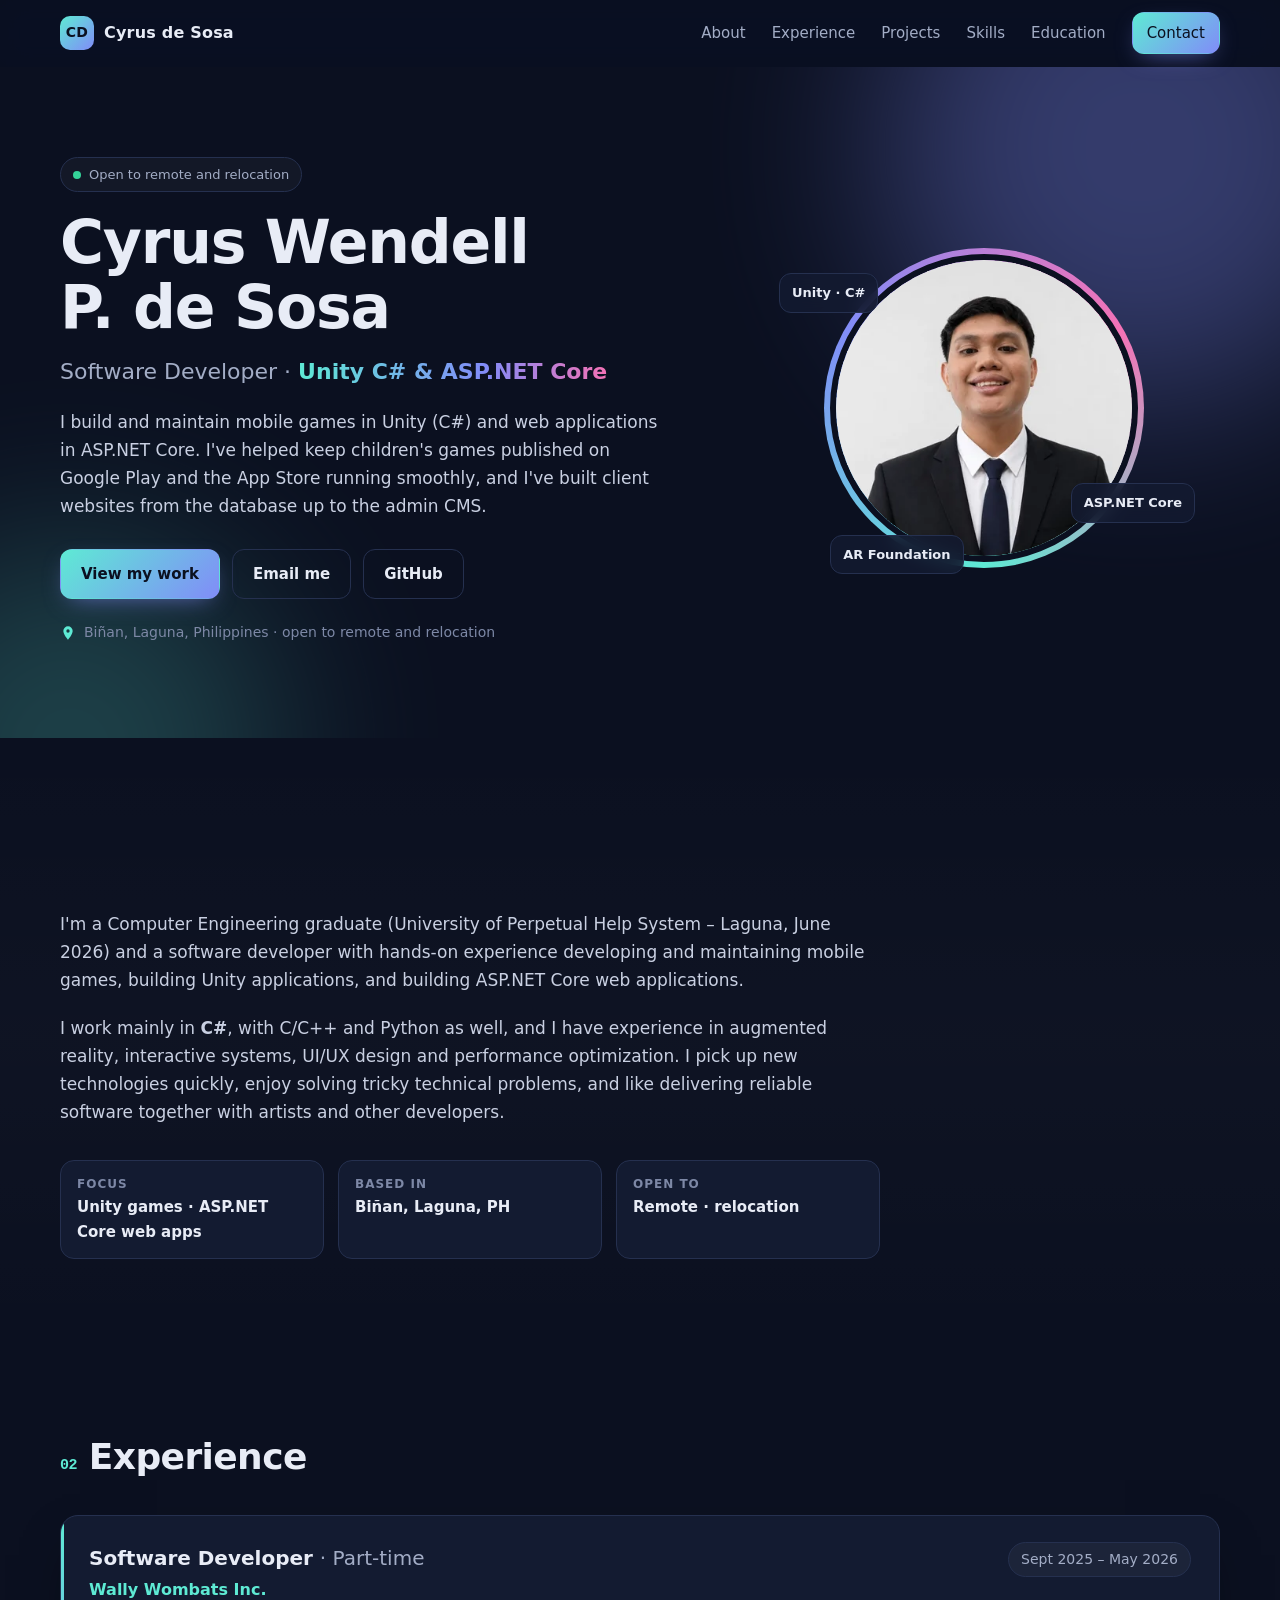
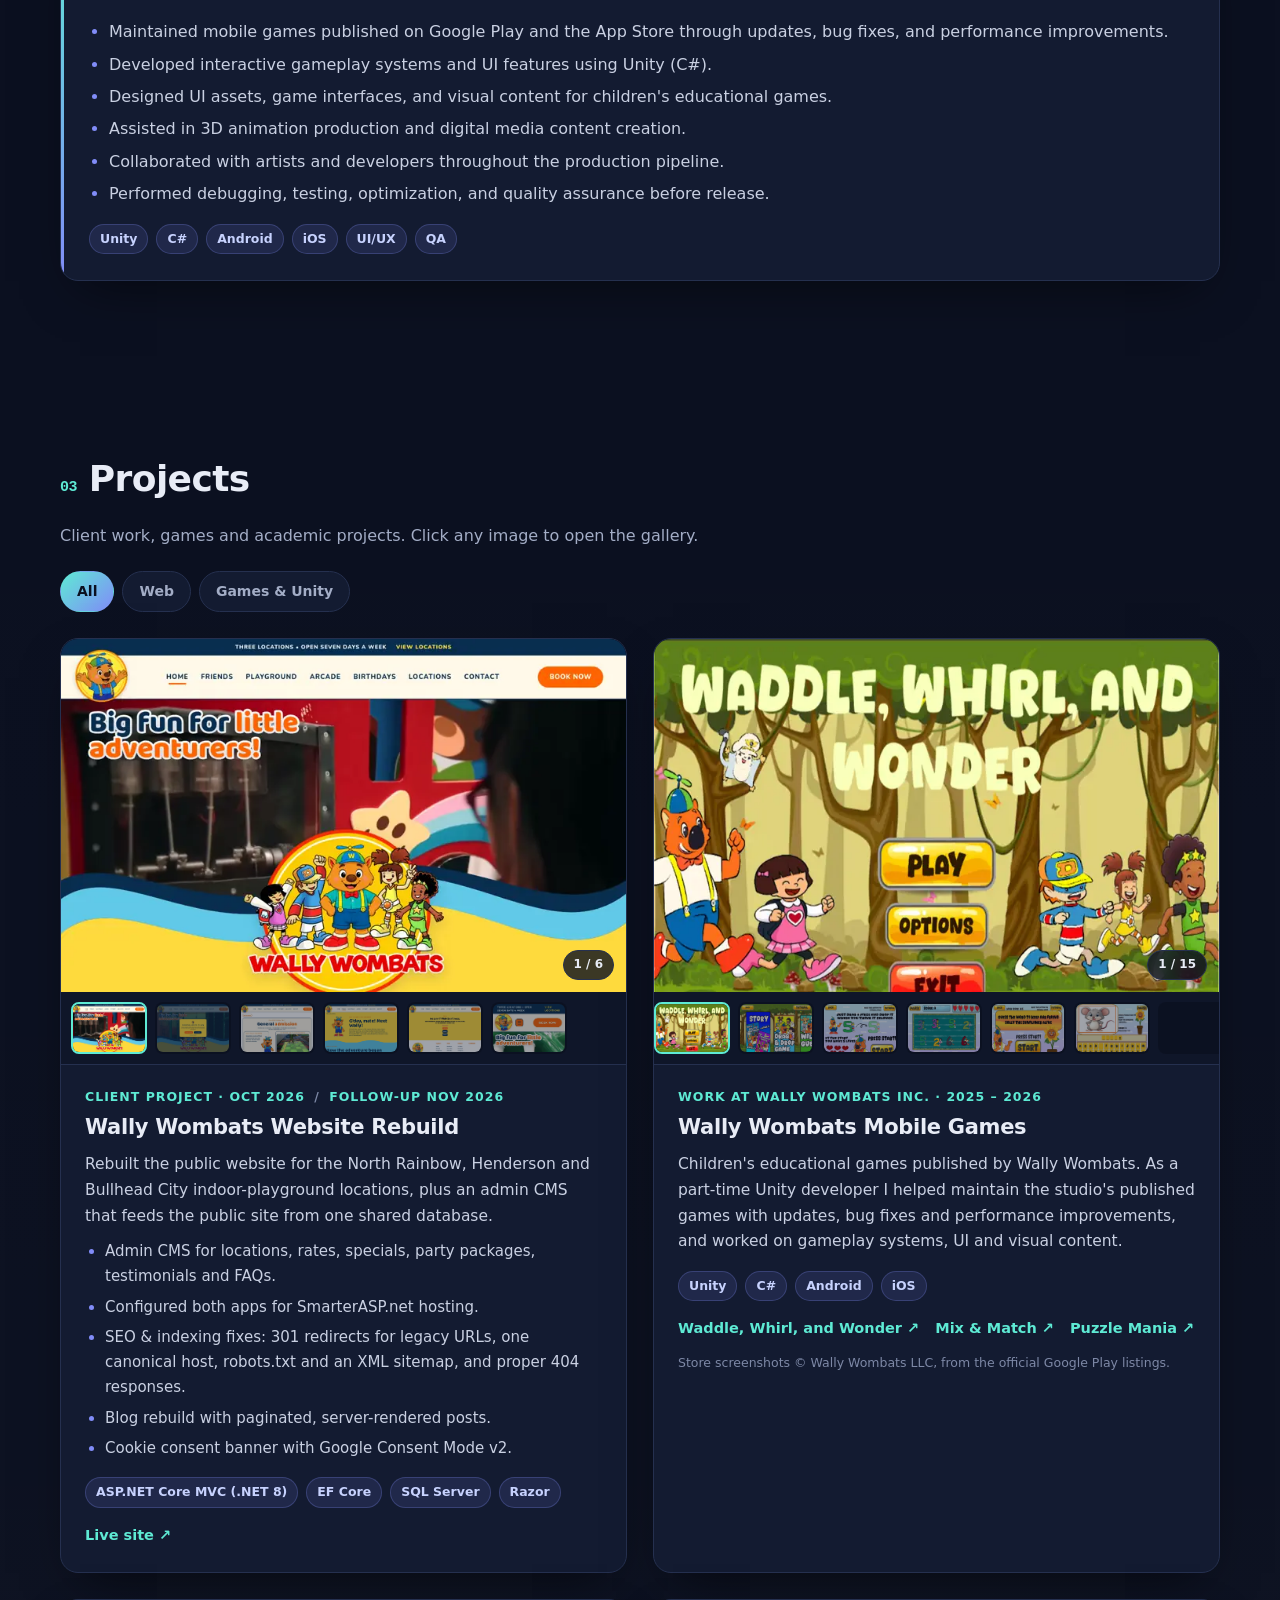
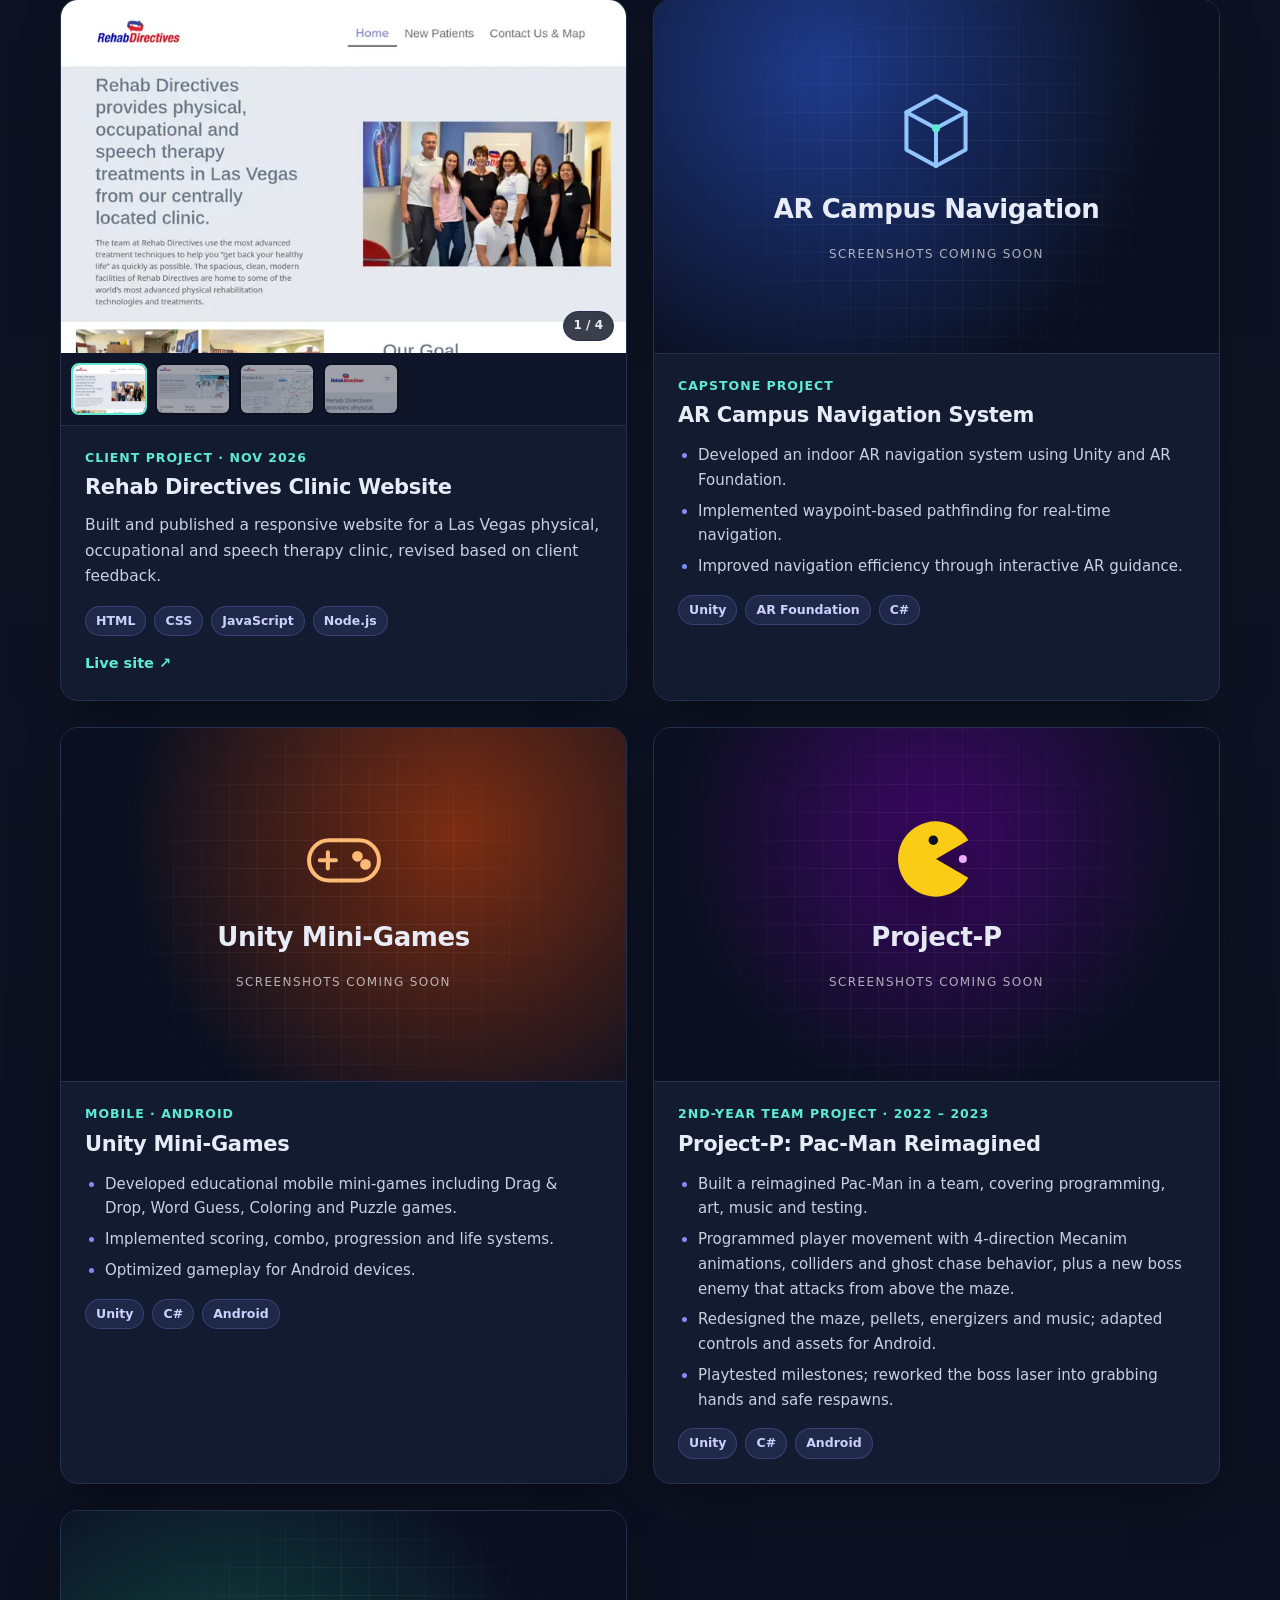
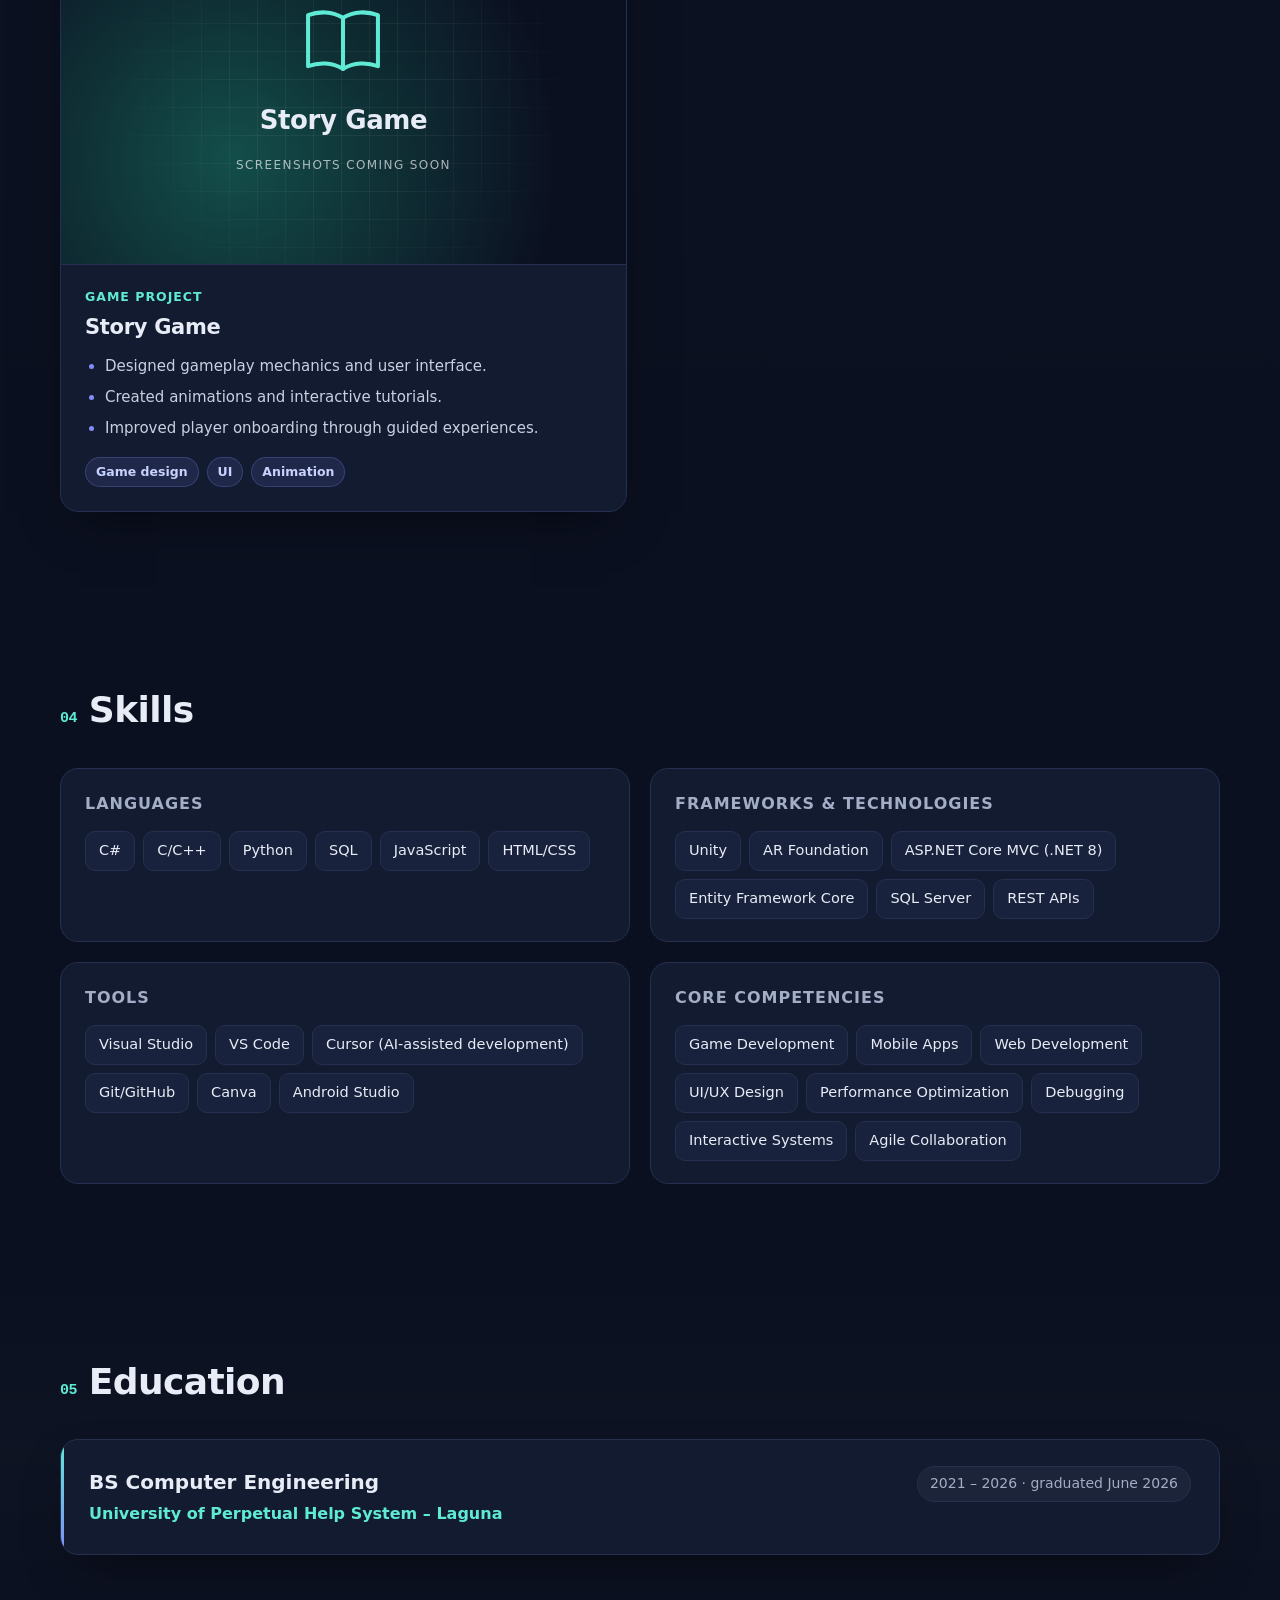
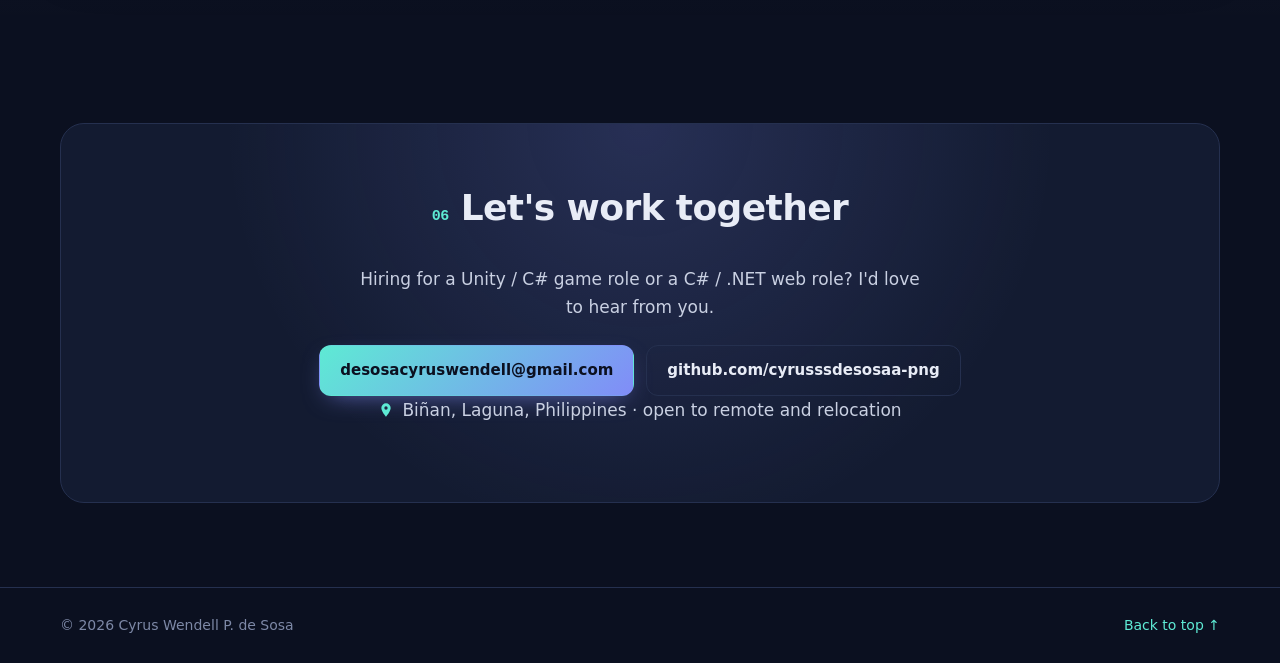
==== index.html @ d4df1975 "Build portfolio site: projects with galleries, experience, skills, contact" ====
<!doctype html>
<html lang="en" class="no-js">
<head>
<meta charset="utf-8">
<meta name="viewport" content="width=device-width, initial-scale=1">
<title>Cyrus de Sosa · Software Developer (Unity C# &amp; ASP.NET Core)</title>
<meta name="description" content="Portfolio of Cyrus Wendell P. de Sosa, a software developer building Unity C# games and ASP.NET Core web apps. Biñan, Laguna, Philippines · open to remote and relocation.">
<meta name="author" content="Cyrus Wendell P. de Sosa">
<meta name="theme-color" content="#0b1020">
<link rel="canonical" href="https://cyrusssdesosaa-png.github.io/">
<meta property="og:type" content="website">
<meta property="og:url" content="https://cyrusssdesosaa-png.github.io/">
<meta property="og:title" content="Cyrus de Sosa · Software Developer">
<meta property="og:description" content="Unity C# games and ASP.NET Core web apps. Projects, experience and contact.">
<meta property="og:image" content="https://cyrusssdesosaa-png.github.io/assets/img/og.jpg">
<meta property="og:image:width" content="1200">
<meta property="og:image:height" content="630">
<meta name="twitter:card" content="summary_large_image">
<meta name="twitter:title" content="Cyrus de Sosa · Software Developer">
<meta name="twitter:description" content="Unity C# games and ASP.NET Core web apps.">
<meta name="twitter:image" content="https://cyrusssdesosaa-png.github.io/assets/img/og.jpg">
<link rel="icon" href="favicon.svg" type="image/svg+xml">
<link rel="icon" href="favicon-32.png" sizes="32x32" type="image/png">
<link rel="apple-touch-icon" href="apple-touch-icon.png">
<link rel="stylesheet" href="assets/css/style.css">
<script>document.documentElement.classList.remove("no-js")</script>
<script type="application/ld+json">
{"@context":"https://schema.org","@type":"Person","name":"Cyrus Wendell P. de Sosa","jobTitle":"Software Developer","email":"mailto:desosacyruswendell@gmail.com","url":"https://cyrusssdesosaa-png.github.io/","sameAs":["https://github.com/cyrusssdesosaa-png"],"alumniOf":"University of Perpetual Help System – Laguna","address":{"@type":"PostalAddress","addressLocality":"Biñan","addressRegion":"Laguna","addressCountry":"PH"}}
</script>
</head>
<body>
<a class="skip" href="#main">Skip to content</a>

<header class="nav" id="top">
  <div class="wrap nav-in">
    <a class="brand" href="#top" aria-label="Cyrus de Sosa, home"><span class="logo">CD</span><span class="brand-t">Cyrus de Sosa</span></a>
    <button class="menu-btn" aria-label="Open menu" aria-expanded="false" aria-controls="menu"><span></span><span></span><span></span></button>
    <nav id="menu" class="menu">
      <a href="#about">About</a>
      <a href="#experience">Experience</a>
      <a href="#projects">Projects</a>
      <a href="#skills">Skills</a>
      <a href="#education">Education</a>
      <a class="btn btn-sm" href="#contact">Contact</a>
    </nav>
  </div>
</header>

<main id="main">
  <!-- HERO -->
  <section class="hero">
    <div class="glow g1"></div><div class="glow g2"></div>
    <div class="wrap hero-in">
      <div class="hero-text reveal">
        <p class="eyebrow"><span class="dot"></span> Open to remote and relocation</p>
        <h1>Cyrus Wendell P.&nbsp;de&nbsp;Sosa</h1>
        <p class="role">Software Developer · <span class="grad">Unity C# &amp; ASP.NET Core</span></p>
        <p class="lead">I build and maintain mobile games in Unity (C#) and web applications in ASP.NET Core. I've helped keep children's games published on Google Play and the App Store running smoothly, and I've built client websites from the database up to the admin CMS.</p>
        <div class="cta">
          <a class="btn" href="#projects">View my work</a>
          <a class="btn btn-ghost" href="mailto:desosacyruswendell@gmail.com">Email me</a>
          <a class="btn btn-ghost" href="https://github.com/cyrusssdesosaa-png" target="_blank" rel="noopener">GitHub</a>
        </div>
        <p class="loc"><svg viewBox="0 0 24 24" aria-hidden="true"><path d="M12 2a7 7 0 0 0-7 7c0 5.2 7 13 7 13s7-7.8 7-13a7 7 0 0 0-7-7zm0 9.5A2.5 2.5 0 1 1 12 6.5a2.5 2.5 0 0 1 0 5z"/></svg>Biñan, Laguna, Philippines · open to remote and relocation</p>
      </div>
      <div class="hero-photo reveal">
        <div class="ring"><img src="assets/img/cyrus.webp" width="320" height="320" alt="Portrait of Cyrus de Sosa" fetchpriority="high"></div>
        <div class="chip c1">Unity · C#</div>
        <div class="chip c2">ASP.NET Core</div>
        <div class="chip c3">AR Foundation</div>
      </div>
    </div>
  </section>

  <!-- ABOUT -->
  <section id="about" class="sec">
    <div class="wrap">
      <h2 class="reveal"><span class="num">01</span> About</h2>
      <div class="about reveal">
        <p>I'm a Computer Engineering graduate (University of Perpetual Help System – Laguna, June 2026) and a software developer with hands-on experience developing and maintaining mobile games, building Unity applications, and building ASP.NET Core web applications.</p>
        <p>I work mainly in <strong>C#</strong>, with C/C++ and Python as well, and I have experience in augmented reality, interactive systems, UI/UX design and performance optimization. I pick up new technologies quickly, enjoy solving tricky technical problems, and like delivering reliable software together with artists and other developers.</p>
        <ul class="facts">
          <li><b>Focus</b><span>Unity games · ASP.NET Core web apps</span></li>
          <li><b>Based in</b><span>Biñan, Laguna, PH</span></li>
          <li><b>Open to</b><span>Remote · relocation</span></li>
        </ul>
      </div>
    </div>
  </section>

  <!-- EXPERIENCE -->
  <section id="experience" class="sec">
    <div class="wrap">
      <h2 class="reveal"><span class="num">02</span> Experience</h2>
      <div class="timeline">
        <article class="job reveal">
          <div class="job-head">
            <div>
              <h3>Software Developer <span class="muted">· Part-time</span></h3>
              <p class="org">Wally Wombats Inc.</p>
            </div>
            <span class="date">Sept 2025 – May 2026</span>
          </div>
          <ul class="bullets">
            <li>Maintained mobile games published on Google Play and the App Store through updates, bug fixes, and performance improvements.</li>
            <li>Developed interactive gameplay systems and UI features using Unity (C#).</li>
            <li>Designed UI assets, game interfaces, and visual content for children's educational games.</li>
            <li>Assisted in 3D animation production and digital media content creation.</li>
            <li>Collaborated with artists and developers throughout the production pipeline.</li>
            <li>Performed debugging, testing, optimization, and quality assurance before release.</li>
          </ul>
          <div class="tags"><span>Unity</span><span>C#</span><span>Android</span><span>iOS</span><span>UI/UX</span><span>QA</span></div>
        </article>
      </div>
    </div>
  </section>

  <!-- PROJECTS -->
  <section id="projects" class="sec">
    <div class="wrap">
      <h2 class="reveal"><span class="num">03</span> Projects</h2>
      <p class="sub reveal">Client work, games and academic projects. Click any image to open the gallery.</p>
      <div class="filters reveal" role="tablist" aria-label="Filter projects">
        <button class="on" data-f="all">All</button>
        <button data-f="web">Web</button>
        <button data-f="game">Games &amp; Unity</button>
      </div>

      <div class="grid">
        <!-- 1 -->
        <article class="card reveal" data-slug="wally-wombats-website" data-cat="web">
          <div class="gallery"></div>
          <div class="body">
            <p class="kicker">Client project · Oct 2026 <span class="sep">/</span> follow-up Nov 2026</p>
            <h3>Wally Wombats Website Rebuild</h3>
            <p>Rebuilt the public website for the North Rainbow, Henderson and Bullhead City indoor-playground locations, plus an admin CMS that feeds the public site from one shared database.</p>
            <ul class="bullets sm">
              <li>Admin CMS for locations, rates, specials, party packages, testimonials and FAQs.</li>
              <li>Configured both apps for SmarterASP.net hosting.</li>
              <li>SEO &amp; indexing fixes: 301 redirects for legacy URLs, one canonical host, robots.txt and an XML sitemap, and proper 404 responses.</li>
              <li>Blog rebuild with paginated, server-rendered posts.</li>
              <li>Cookie consent banner with Google Consent Mode v2.</li>
            </ul>
            <div class="tags"><span>ASP.NET Core MVC (.NET 8)</span><span>EF Core</span><span>SQL Server</span><span>Razor</span></div>
            <div class="links"><a href="https://wallywombats.com" target="_blank" rel="noopener">Live site ↗</a></div>
          </div>
        </article>

        <!-- 2 -->
        <article class="card reveal" data-slug="wally-wombats-games" data-cat="game">
          <div class="gallery"></div>
          <div class="body">
            <p class="kicker">Work at Wally Wombats Inc. · 2025 – 2026</p>
            <h3>Wally Wombats Mobile Games</h3>
            <p>Children's educational games published by Wally Wombats. As a part-time Unity developer I helped maintain the studio's published games with updates, bug fixes and performance improvements, and worked on gameplay systems, UI and visual content.</p>
            <div class="tags"><span>Unity</span><span>C#</span><span>Android</span><span>iOS</span></div>
            <div class="links">
              <a href="https://play.google.com/store/apps/details?id=com.WallyWombats.WaddleWhirlAndWonder" target="_blank" rel="noopener">Waddle, Whirl, and Wonder ↗</a>
              <a href="https://play.google.com/store/apps/details?id=com.wallywombats.mixandmatchh" target="_blank" rel="noopener">Mix &amp; Match ↗</a>
              <a href="https://play.google.com/store/apps/details?id=com.wallywombats.puzzlemaniaa" target="_blank" rel="noopener">Puzzle Mania ↗</a>
            </div>
            <p class="credit">Store screenshots © Wally Wombats LLC, from the official Google Play listings.</p>
          </div>
        </article>

        <!-- 3 -->
        <article class="card reveal" data-slug="rehab-directives" data-cat="web">
          <div class="gallery"></div>
          <div class="body">
            <p class="kicker">Client project · Nov 2026</p>
            <h3>Rehab Directives Clinic Website</h3>
            <p>Built and published a responsive website for a Las Vegas physical, occupational and speech therapy clinic, revised based on client feedback.</p>
            <div class="tags"><span>HTML</span><span>CSS</span><span>JavaScript</span><span>Node.js</span></div>
            <div class="links"><a href="https://www.rehabdirectives.com/" target="_blank" rel="noopener">Live site ↗</a></div>
          </div>
        </article>

        <!-- 4 -->
        <article class="card reveal" data-slug="ar-campus-navigation" data-cat="game" data-cover="ar" data-cover-title="AR Campus Navigation">
          <div class="gallery"></div>
          <div class="body">
            <p class="kicker">Capstone project</p>
            <h3>AR Campus Navigation System</h3>
            <ul class="bullets sm">
              <li>Developed an indoor AR navigation system using Unity and AR Foundation.</li>
              <li>Implemented waypoint-based pathfinding for real-time navigation.</li>
              <li>Improved navigation efficiency through interactive AR guidance.</li>
            </ul>
            <div class="tags"><span>Unity</span><span>AR Foundation</span><span>C#</span></div>
          </div>
        </article>

        <!-- 5 -->
        <article class="card reveal" data-slug="unity-mini-games" data-cat="game" data-cover="mini" data-cover-title="Unity Mini-Games">
          <div class="gallery"></div>
          <div class="body">
            <p class="kicker">Mobile · Android</p>
            <h3>Unity Mini-Games</h3>
            <ul class="bullets sm">
              <li>Developed educational mobile mini-games including Drag &amp; Drop, Word Guess, Coloring and Puzzle games.</li>
              <li>Implemented scoring, combo, progression and life systems.</li>
              <li>Optimized gameplay for Android devices.</li>
            </ul>
            <div class="tags"><span>Unity</span><span>C#</span><span>Android</span></div>
          </div>
        </article>

        <!-- 6 -->
        <article class="card reveal" data-slug="project-p" data-cat="game" data-cover="pac" data-cover-title="Project-P">
          <div class="gallery"></div>
          <div class="body">
            <p class="kicker">2nd-year team project · 2022 – 2023</p>
            <h3>Project-P: Pac-Man Reimagined</h3>
            <ul class="bullets sm">
              <li>Built a reimagined Pac-Man in a team, covering programming, art, music and testing.</li>
              <li>Programmed player movement with 4-direction Mecanim animations, colliders and ghost chase behavior, plus a new boss enemy that attacks from above the maze.</li>
              <li>Redesigned the maze, pellets, energizers and music; adapted controls and assets for Android.</li>
              <li>Playtested milestones; reworked the boss laser into grabbing hands and safe respawns.</li>
            </ul>
            <div class="tags"><span>Unity</span><span>C#</span><span>Android</span></div>
          </div>
        </article>

        <!-- 7 -->
        <article class="card reveal" data-slug="story-game" data-cat="game" data-cover="story" data-cover-title="Story Game">
          <div class="gallery"></div>
          <div class="body">
            <p class="kicker">Game project</p>
            <h3>Story Game</h3>
            <ul class="bullets sm">
              <li>Designed gameplay mechanics and user interface.</li>
              <li>Created animations and interactive tutorials.</li>
              <li>Improved player onboarding through guided experiences.</li>
            </ul>
            <div class="tags"><span>Game design</span><span>UI</span><span>Animation</span></div>
          </div>
        </article>
      </div>
    </div>
  </section>

  <!-- SKILLS -->
  <section id="skills" class="sec">
    <div class="wrap">
      <h2 class="reveal"><span class="num">04</span> Skills</h2>
      <div class="skills">
        <div class="sk reveal">
          <h3>Languages</h3>
          <div class="pills"><span>C#</span><span>C/C++</span><span>Python</span><span>SQL</span><span>JavaScript</span><span>HTML/CSS</span></div>
        </div>
        <div class="sk reveal">
          <h3>Frameworks &amp; Technologies</h3>
          <div class="pills"><span>Unity</span><span>AR Foundation</span><span>ASP.NET Core MVC (.NET 8)</span><span>Entity Framework Core</span><span>SQL Server</span><span>REST APIs</span></div>
        </div>
        <div class="sk reveal">
          <h3>Tools</h3>
          <div class="pills"><span>Visual Studio</span><span>VS Code</span><span>Cursor (AI-assisted development)</span><span>Git/GitHub</span><span>Canva</span><span>Android Studio</span></div>
        </div>
        <div class="sk reveal">
          <h3>Core competencies</h3>
          <div class="pills"><span>Game Development</span><span>Mobile Apps</span><span>Web Development</span><span>UI/UX Design</span><span>Performance Optimization</span><span>Debugging</span><span>Interactive Systems</span><span>Agile Collaboration</span></div>
        </div>
      </div>
    </div>
  </section>

  <!-- EDUCATION -->
  <section id="education" class="sec">
    <div class="wrap">
      <h2 class="reveal"><span class="num">05</span> Education</h2>
      <article class="job reveal">
        <div class="job-head">
          <div>
            <h3>BS Computer Engineering</h3>
            <p class="org">University of Perpetual Help System – Laguna</p>
          </div>
          <span class="date">2021 – 2026 · graduated June 2026</span>
        </div>
      </article>
    </div>
  </section>

  <!-- CONTACT -->
  <section id="contact" class="sec">
    <div class="wrap">
      <div class="contact reveal">
        <h2><span class="num">06</span> Let's work together</h2>
        <p>Hiring for a Unity / C# game role or a C# / .NET web role? I'd love to hear from you.</p>
        <div class="cta center">
          <a class="btn" href="mailto:desosacyruswendell@gmail.com">desosacyruswendell@gmail.com</a>
          <a class="btn btn-ghost" href="https://github.com/cyrusssdesosaa-png" target="_blank" rel="noopener">github.com/cyrusssdesosaa-png</a>
        </div>
        <p class="loc center"><svg viewBox="0 0 24 24" aria-hidden="true"><path d="M12 2a7 7 0 0 0-7 7c0 5.2 7 13 7 13s7-7.8 7-13a7 7 0 0 0-7-7zm0 9.5A2.5 2.5 0 1 1 12 6.5a2.5 2.5 0 0 1 0 5z"/></svg>Biñan, Laguna, Philippines · open to remote and relocation</p>
      </div>
    </div>
  </section>
</main>

<footer class="foot">
  <div class="wrap foot-in">
    <span>© <span id="yr">2026</span> Cyrus Wendell P. de Sosa</span>
    <a href="#top">Back to top ↑</a>
  </div>
</footer>

<!-- LIGHTBOX -->
<div class="lb" id="lb" role="dialog" aria-modal="true" aria-label="Image viewer" hidden>
  <button class="lb-x" aria-label="Close">×</button>
  <button class="lb-nav lb-prev" aria-label="Previous image">‹</button>
  <figure class="lb-fig"><img alt=""><figcaption></figcaption></figure>
  <button class="lb-nav lb-next" aria-label="Next image">›</button>
</div>

<script src="assets/projects/manifest.js"></script>
<script src="assets/js/main.js" defer></script>
</body>
</html>
---- assets/css/style.css ----
:root{
  --bg:#0b1020; --bg2:#0f1629; --card:#131b31; --card2:#18223d; --line:#25304f;
  --text:#e8ecf6; --muted:#a3adc6; --dim:#7d88a6;
  --a1:#5eead4; --a2:#818cf8; --a3:#f472b6;
  --radius:18px; --shadow:0 20px 50px -20px rgba(0,0,0,.6);
  --ease:cubic-bezier(.2,.7,.2,1);
}
*{box-sizing:border-box}
html{scroll-behavior:smooth;scroll-padding-top:80px}
body{margin:0;background:var(--bg);color:var(--text);font:16px/1.65 Inter,ui-sans-serif,system-ui,-apple-system,"Segoe UI",Roboto,"Helvetica Neue",Arial,sans-serif;-webkit-font-smoothing:antialiased;overflow-x:hidden}
img{max-width:100%;display:block}
a{color:var(--a1);text-decoration:none}
a:hover{text-decoration:underline}
.wrap{width:min(1160px,100% - 40px);margin-inline:auto}
.skip{position:absolute;left:-999px;top:8px;background:var(--a1);color:#000;padding:8px 12px;border-radius:8px;z-index:100}
.skip:focus{left:8px}
:focus-visible{outline:2px solid var(--a1);outline-offset:3px;border-radius:6px}

/* NAV */
.nav{position:sticky;top:0;z-index:50;background:rgba(11,16,32,.72);backdrop-filter:saturate(160%) blur(14px);-webkit-backdrop-filter:saturate(160%) blur(14px);border-bottom:1px solid transparent;transition:border-color .3s}
.nav.scrolled{border-color:var(--line)}
.nav-in{display:flex;align-items:center;justify-content:space-between;height:66px}
.brand{display:flex;align-items:center;gap:10px;color:var(--text);font-weight:700;letter-spacing:.2px}
.brand:hover{text-decoration:none}
.logo{display:grid;place-items:center;width:34px;height:34px;border-radius:10px;background:linear-gradient(135deg,var(--a1),var(--a2));color:#0b1020;font-weight:800;font-size:14px}
.menu{display:flex;align-items:center;gap:26px}
.menu a{color:var(--muted);font-size:15px;font-weight:500}
.menu a:hover{color:var(--text);text-decoration:none}
.menu-btn{display:none;background:none;border:0;width:40px;height:40px;cursor:pointer;padding:8px}
.menu-btn span{display:block;height:2px;background:var(--text);margin:5px 0;border-radius:2px;transition:.3s var(--ease)}
.menu-btn[aria-expanded="true"] span:nth-child(1){transform:translateY(7px) rotate(45deg)}
.menu-btn[aria-expanded="true"] span:nth-child(2){opacity:0}
.menu-btn[aria-expanded="true"] span:nth-child(3){transform:translateY(-7px) rotate(-45deg)}

/* BUTTONS */
.btn{display:inline-flex;align-items:center;justify-content:center;gap:8px;padding:12px 20px;border-radius:12px;font-weight:600;font-size:15px;color:#0b1020;background:linear-gradient(135deg,var(--a1),var(--a2));border:1px solid transparent;transition:transform .2s var(--ease),box-shadow .2s;box-shadow:0 8px 24px -10px rgba(129,140,248,.7)}
.btn:hover{text-decoration:none;transform:translateY(-2px)}
.btn-ghost{background:transparent;color:var(--text);border-color:var(--line);box-shadow:none}
.btn-ghost:hover{border-color:var(--a2);background:rgba(129,140,248,.08)}
.btn-sm{padding:8px 14px;font-size:14px;color:#0b1020!important}

/* HERO */
.hero{position:relative;padding:90px 0 80px;overflow:hidden}
.glow{position:absolute;border-radius:50%;filter:blur(90px);opacity:.35;pointer-events:none}
.g1{width:520px;height:520px;background:var(--a2);top:-180px;right:-120px;animation:float 14s ease-in-out infinite}
.g2{width:420px;height:420px;background:var(--a1);bottom:-220px;left:-140px;opacity:.22;animation:float 18s ease-in-out infinite reverse}
@keyframes float{50%{transform:translate(30px,40px)}}
.hero-in{position:relative;display:grid;grid-template-columns:1.35fr 1fr;gap:50px;align-items:center}
.eyebrow{display:inline-flex;align-items:center;gap:8px;font-size:13px;color:var(--muted);border:1px solid var(--line);background:rgba(255,255,255,.03);padding:6px 12px;border-radius:999px;margin:0 0 18px}
.dot{width:8px;height:8px;border-radius:50%;background:#34d399;box-shadow:0 0 0 0 rgba(52,211,153,.6);animation:pulse 2s infinite}
@keyframes pulse{70%{box-shadow:0 0 0 8px rgba(52,211,153,0)}100%{box-shadow:0 0 0 0 rgba(52,211,153,0)}}
h1{font-size:clamp(34px,5.4vw,60px);line-height:1.08;margin:0 0 14px;letter-spacing:-1.2px}
.role{font-size:clamp(18px,2.2vw,22px);color:var(--muted);margin:0 0 18px;font-weight:500}
.grad{background:linear-gradient(90deg,var(--a1),var(--a2) 60%,var(--a3));-webkit-background-clip:text;background-clip:text;color:transparent;font-weight:700}
.lead{font-size:17px;color:#c9d0e2;max-width:600px;margin:0 0 28px}
.cta{display:flex;flex-wrap:wrap;gap:12px}
.cta.center{justify-content:center}
.loc{display:flex;align-items:center;gap:8px;color:var(--dim);font-size:14px;margin-top:22px}
.loc.center{justify-content:center}
.loc svg{width:16px;height:16px;fill:var(--a1);flex:none}
.hero-photo{position:relative;justify-self:center}
.ring{width:min(320px,70vw);aspect-ratio:1;border-radius:50%;padding:6px;background:conic-gradient(from 180deg,var(--a1),var(--a2),var(--a3),var(--a1));animation:spin 12s linear infinite}
.ring img{width:100%;height:100%;object-fit:cover;border-radius:50%;border:6px solid var(--bg);animation:spin 12s linear infinite reverse}
@keyframes spin{to{transform:rotate(360deg)}}
.chip{position:absolute;font-size:13px;font-weight:600;padding:8px 12px;border-radius:12px;background:rgba(19,27,49,.85);border:1px solid var(--line);backdrop-filter:blur(8px);box-shadow:var(--shadow);animation:bob 5s ease-in-out infinite}
.c1{top:8%;left:-14%}.c2{bottom:14%;right:-16%;animation-delay:-1.5s}.c3{bottom:-2%;left:2%;animation-delay:-3s}
@keyframes bob{50%{transform:translateY(-8px)}}

/* SECTIONS */
.sec{padding:84px 0}
.sec:nth-of-type(even){background:linear-gradient(180deg,transparent,rgba(255,255,255,.015),transparent)}
h2{font-size:clamp(26px,3.4vw,36px);margin:0 0 28px;letter-spacing:-.6px;display:flex;align-items:baseline;gap:12px}
.num{font-size:15px;font-family:ui-monospace,SFMono-Regular,Menlo,monospace;color:var(--a1);font-weight:600}
.sub{color:var(--muted);margin:-14px 0 22px}
.muted{color:var(--muted);font-weight:500}
.about{display:grid;grid-template-columns:1fr;gap:6px;max-width:820px;color:#c9d0e2;font-size:17px}
.about p{margin:0 0 14px}
.facts{list-style:none;padding:0;margin:14px 0 0;display:grid;grid-template-columns:repeat(3,1fr);gap:14px}
.facts li{background:var(--card);border:1px solid var(--line);border-radius:14px;padding:14px 16px;display:flex;flex-direction:column}
.facts b{font-size:12px;text-transform:uppercase;letter-spacing:1px;color:var(--dim);font-weight:600}
.facts span{color:var(--text);font-weight:600;font-size:15px}

/* EXPERIENCE */
.job{background:var(--card);border:1px solid var(--line);border-radius:var(--radius);padding:26px 28px;box-shadow:var(--shadow);position:relative;overflow:hidden}
.job::before{content:"";position:absolute;inset:0 auto 0 0;width:3px;background:linear-gradient(var(--a1),var(--a2))}
.job-head{display:flex;justify-content:space-between;gap:16px;flex-wrap:wrap;align-items:flex-start}
.job h3{margin:0;font-size:20px}
.org{margin:2px 0 0;color:var(--a1);font-weight:600}
.date{font-size:14px;color:var(--muted);background:rgba(255,255,255,.04);border:1px solid var(--line);padding:5px 12px;border-radius:999px;white-space:nowrap}
.bullets{margin:16px 0 0;padding-left:20px;color:#c9d0e2}
.bullets li{margin:6px 0}
.bullets li::marker{color:var(--a2)}
.bullets.sm{font-size:15px;margin-top:10px}
.tags{display:flex;flex-wrap:wrap;gap:8px;margin-top:16px}
.tags span{font-size:12.5px;font-weight:600;color:#c7d2fe;background:rgba(129,140,248,.12);border:1px solid rgba(129,140,248,.25);padding:4px 10px;border-radius:999px}

/* PROJECTS */
.filters{display:flex;gap:8px;margin-bottom:26px;flex-wrap:wrap}
.filters button{font:inherit;font-size:14px;font-weight:600;color:var(--muted);background:var(--card);border:1px solid var(--line);padding:8px 16px;border-radius:999px;cursor:pointer;transition:.2s}
.filters button:hover{color:var(--text)}
.filters button.on{color:#0b1020;background:linear-gradient(135deg,var(--a1),var(--a2));border-color:transparent}
.grid{display:grid;grid-template-columns:repeat(2,1fr);gap:26px}
.card{background:var(--card);border:1px solid var(--line);border-radius:var(--radius);overflow:hidden;display:flex;flex-direction:column;box-shadow:var(--shadow);transition:transform .35s var(--ease),border-color .35s}
.card:hover{transform:translateY(-4px);border-color:#34406a}
.card.hide{display:none}
.card .body{padding:22px 24px 24px}
.card h3{margin:2px 0 8px;font-size:21px;letter-spacing:-.3px}
.card p{margin:0;color:#c9d0e2;font-size:15.5px}
.kicker{font-size:12.5px!important;text-transform:uppercase;letter-spacing:1px;color:var(--a1)!important;font-weight:600}
.sep{color:var(--dim);margin:0 4px}
.links{display:flex;flex-wrap:wrap;gap:8px 16px;margin-top:16px}
.links a{font-weight:600;font-size:14.5px}
.credit{font-size:12.5px!important;color:var(--dim)!important;margin-top:12px!important}

.gallery{background:var(--bg2);border-bottom:1px solid var(--line)}
.g-main{position:relative;aspect-ratio:16/10;overflow:hidden;cursor:zoom-in;background:#0a0f1d}
.g-main img{width:100%;height:100%;object-fit:cover;object-position:top center;transition:transform .6s var(--ease),opacity .35s}
.g-main img.contain{object-fit:contain}
.g-main:hover img{transform:scale(1.03)}
.g-count{position:absolute;right:12px;bottom:12px;font-size:12px;font-weight:600;background:rgba(11,16,32,.8);border:1px solid var(--line);padding:4px 10px;border-radius:999px;backdrop-filter:blur(6px)}
.g-strip{display:flex;gap:8px;padding:10px;overflow-x:auto;scrollbar-width:thin;scroll-snap-type:x mandatory}
.g-strip button{flex:none;width:76px;height:52px;padding:0;border:2px solid transparent;border-radius:8px;overflow:hidden;cursor:pointer;background:#0a0f1d;opacity:.6;transition:.2s;scroll-snap-align:start}
.g-strip button:hover,.g-strip button.on{opacity:1;border-color:var(--a1)}
.g-strip img{width:100%;height:100%;object-fit:cover;object-position:top}

/* designed covers (not screenshots) */
.cover{position:relative;aspect-ratio:16/10;display:grid;place-items:center;overflow:hidden;isolation:isolate}
.cover::before{content:"";position:absolute;inset:0;background-image:linear-gradient(rgba(255,255,255,.05) 1px,transparent 1px),linear-gradient(90deg,rgba(255,255,255,.05) 1px,transparent 1px);background-size:28px 28px;mask-image:radial-gradient(circle at center,#000 30%,transparent 75%);-webkit-mask-image:radial-gradient(circle at center,#000 30%,transparent 75%);z-index:-1}
.cover-in{display:flex;flex-direction:column;align-items:center;gap:14px;text-align:center;padding:20px}
.cover svg{width:86px;height:86px;filter:drop-shadow(0 10px 25px rgba(0,0,0,.4))}
.cover-t{font-weight:800;font-size:clamp(20px,2.4vw,26px);letter-spacing:-.4px}
.cover-s{font-size:12px;color:rgba(255,255,255,.65);text-transform:uppercase;letter-spacing:1.4px}
.cover-ar{background:radial-gradient(circle at 30% 20%,#1e3a8a,#0b1020 70%)}
.cover-mini{background:radial-gradient(circle at 70% 30%,#7c2d12,#0b1020 70%)}
.cover-pac{background:radial-gradient(circle at 50% 30%,#3b0764,#0b1020 70%)}
.cover-story{background:radial-gradient(circle at 30% 70%,#134e4a,#0b1020 70%)}

/* SKILLS */
.skills{display:grid;grid-template-columns:repeat(2,1fr);gap:20px}
.sk{background:var(--card);border:1px solid var(--line);border-radius:var(--radius);padding:22px 24px}
.sk h3{margin:0 0 14px;font-size:16px;color:var(--muted);font-weight:600;text-transform:uppercase;letter-spacing:1px}
.pills{display:flex;flex-wrap:wrap;gap:8px}
.pills span{font-size:14.5px;font-weight:500;padding:7px 13px;border-radius:10px;background:var(--card2);border:1px solid var(--line);transition:.2s}
.pills span:hover{border-color:var(--a1);color:#fff;transform:translateY(-2px)}

/* CONTACT */
.contact{text-align:center;background:radial-gradient(circle at 50% 0%,rgba(129,140,248,.18),transparent 60%),var(--card);border:1px solid var(--line);border-radius:24px;padding:54px 24px}
.contact h2{justify-content:center}
.contact p{color:#c9d0e2;max-width:560px;margin:0 auto 24px;font-size:17px}
.contact .btn{word-break:break-all}
.foot{border-top:1px solid var(--line);padding:26px 0;color:var(--dim);font-size:14px}
.foot-in{display:flex;justify-content:space-between;gap:12px;flex-wrap:wrap}

/* LIGHTBOX */
.lb{position:fixed;inset:0;z-index:200;background:rgba(5,8,18,.94);display:grid;grid-template-columns:64px 1fr 64px;align-items:center;opacity:0;transition:opacity .25s}
.lb.open{opacity:1}
.lb[hidden]{display:none}
.lb-fig{margin:0;display:flex;flex-direction:column;align-items:center;gap:12px;max-height:100vh;padding:56px 0 20px;min-width:0}
.lb-fig img{max-width:100%;max-height:calc(100vh - 130px);object-fit:contain;border-radius:10px;box-shadow:0 30px 80px rgba(0,0,0,.6);transition:opacity .2s}
.lb-fig figcaption{color:var(--muted);font-size:14px;text-align:center;padding:0 10px}
.lb-x{position:absolute;top:12px;right:16px;font-size:34px;line-height:1;background:none;border:0;color:#fff;cursor:pointer;width:44px;height:44px}
.lb-nav{background:rgba(255,255,255,.08);border:1px solid var(--line);color:#fff;font-size:32px;width:48px;height:48px;border-radius:50%;cursor:pointer;justify-self:center;transition:.2s}
.lb-nav:hover{background:rgba(255,255,255,.16)}

/* REVEAL */
.reveal{opacity:0;transform:translateY(22px);transition:opacity .8s var(--ease),transform .8s var(--ease)}
.reveal.in{opacity:1;transform:none}
.no-js .reveal{opacity:1;transform:none}

/* RESPONSIVE */
@media (max-width:900px){
  .hero{padding:50px 0 60px}
  .hero-in{grid-template-columns:1fr;gap:40px}
  .hero-photo{order:-1}
  .ring{width:min(220px,60vw)}
  .c1{left:-30%}.c2{right:-34%}
  .grid,.skills{grid-template-columns:1fr}
}
@media (max-width:760px){
  .menu-btn{display:block}
  .menu{position:fixed;top:66px;left:0;right:0;flex-direction:column;align-items:stretch;gap:0;background:rgba(11,16,32,.98);border-bottom:1px solid var(--line);padding:8px 20px 18px;transform:translateY(-8px);opacity:0;pointer-events:none;transition:.25s var(--ease)}
  .menu.open{transform:none;opacity:1;pointer-events:auto}
  .menu a{padding:12px 0;border-bottom:1px solid var(--line);font-size:16px}
  .menu a.btn{margin-top:12px;border:0;justify-content:center}
  .sec{padding:60px 0}
  .facts{grid-template-columns:1fr}
  .job{padding:22px 20px}
  .card .body{padding:18px 18px 20px}
  .lb{grid-template-columns:1fr}
  .lb-nav{position:absolute;bottom:18px;width:44px;height:44px;font-size:26px}
  .lb-prev{left:calc(50% - 56px)}.lb-next{right:calc(50% - 56px)}
  .lb-fig{padding:56px 8px 80px}
  .lb-fig img{max-height:calc(100vh - 190px)}
  .cta .btn{flex:1 1 auto}
}
@media (prefers-reduced-motion:reduce){
  *,*::before,*::after{animation:none!important;transition:none!important;scroll-behavior:auto!important}
  .reveal{opacity:1;transform:none}
}
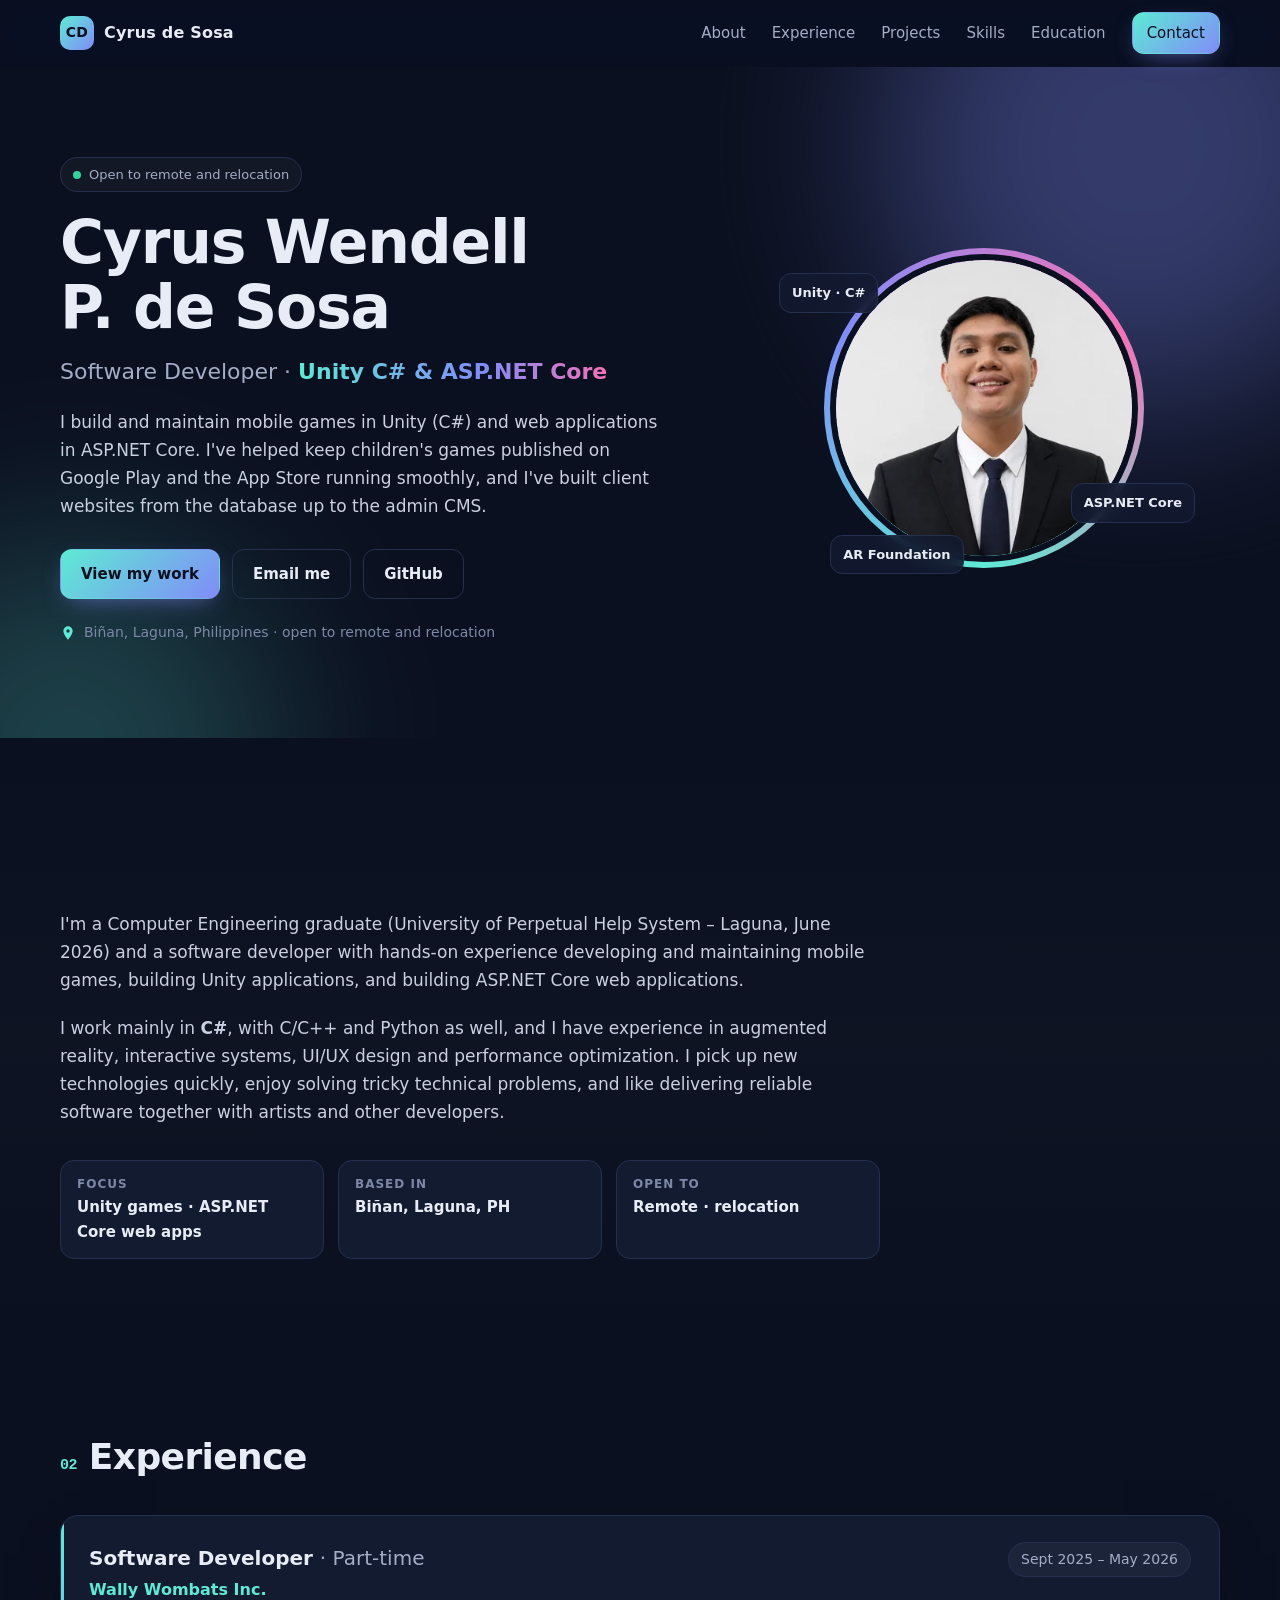
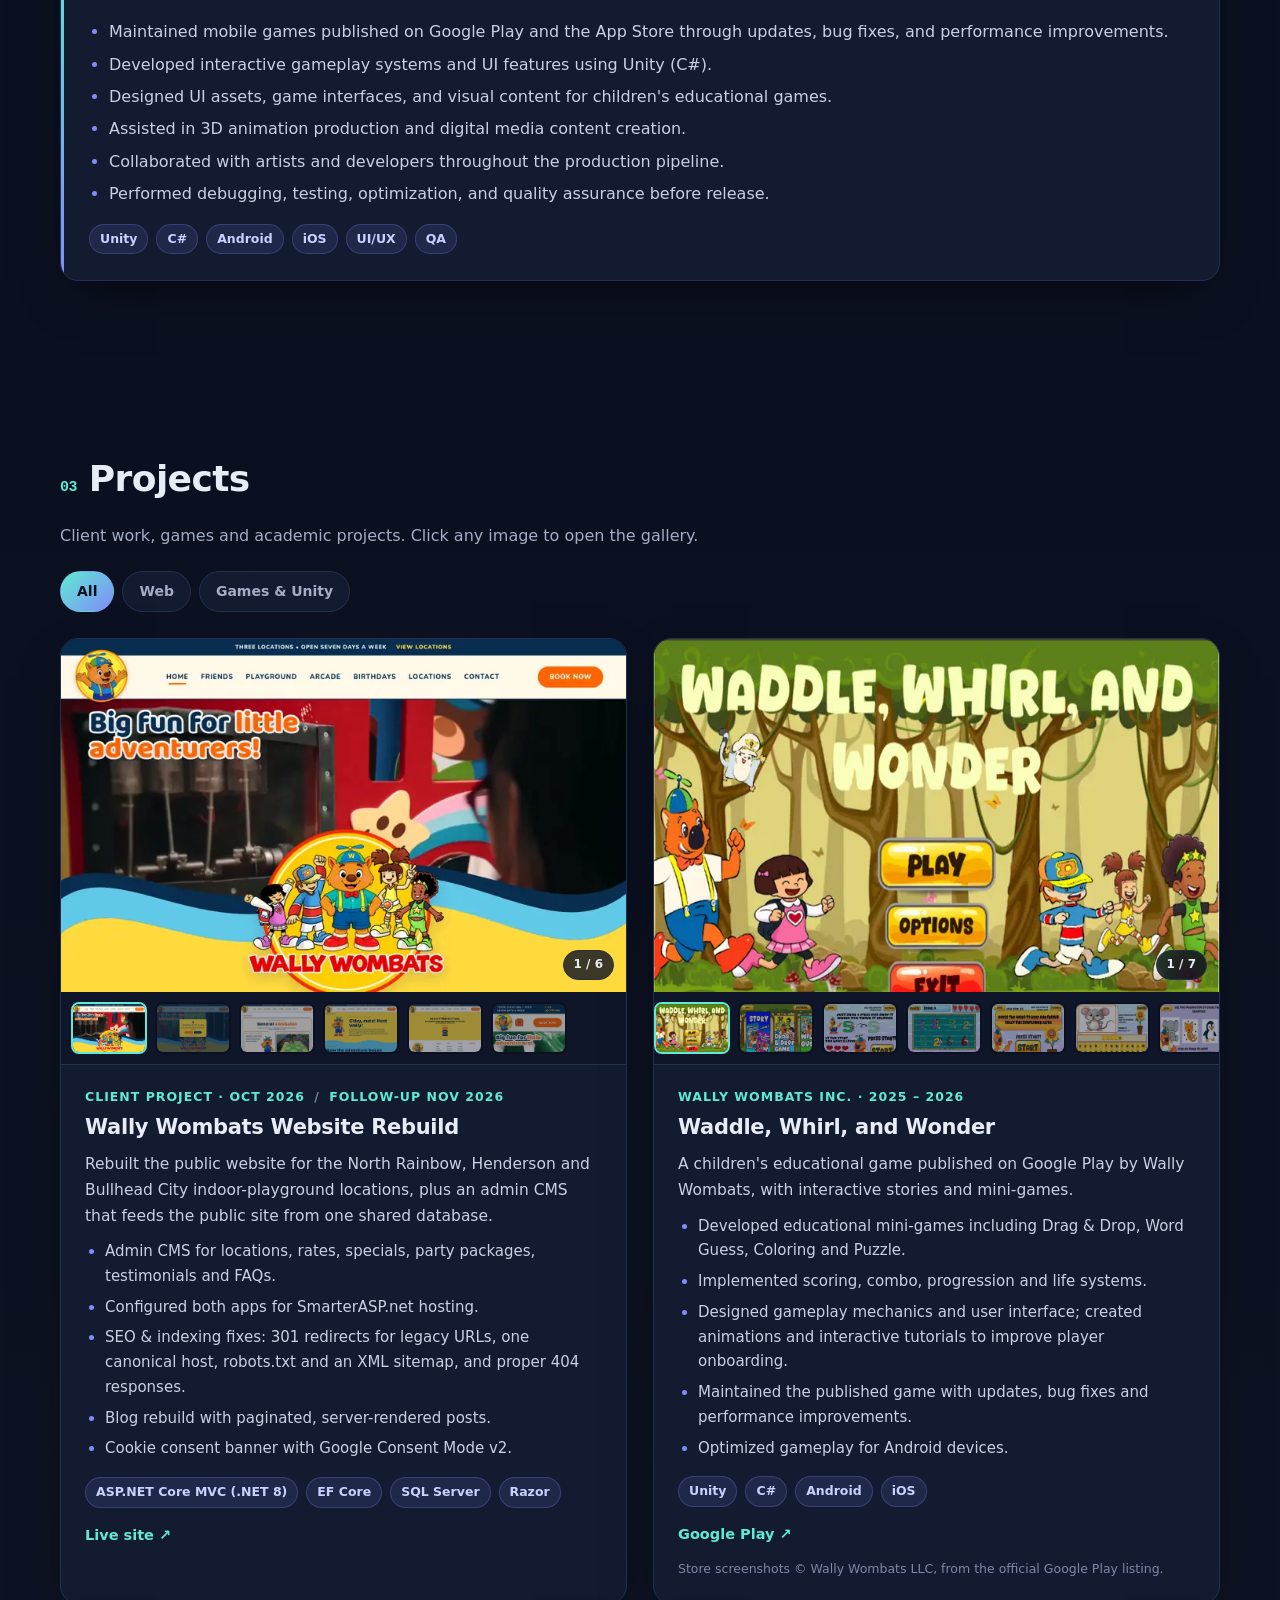
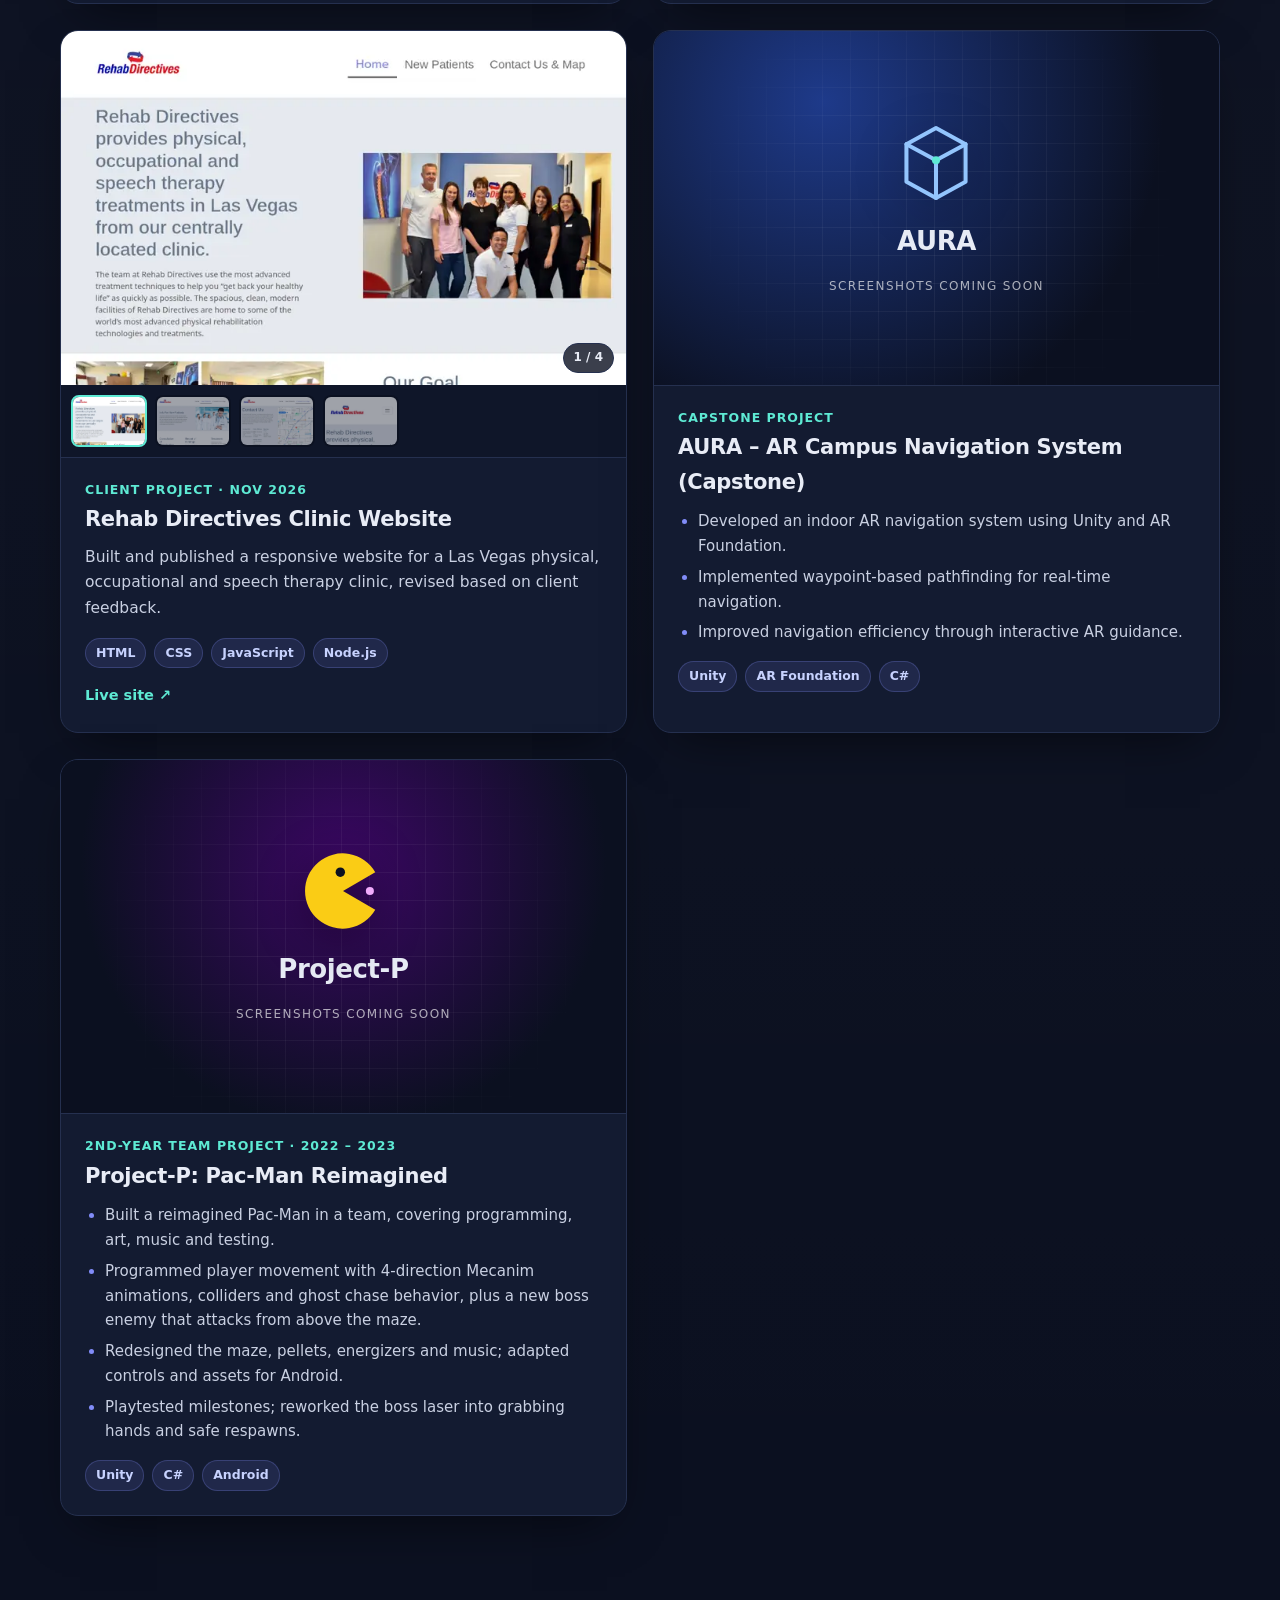
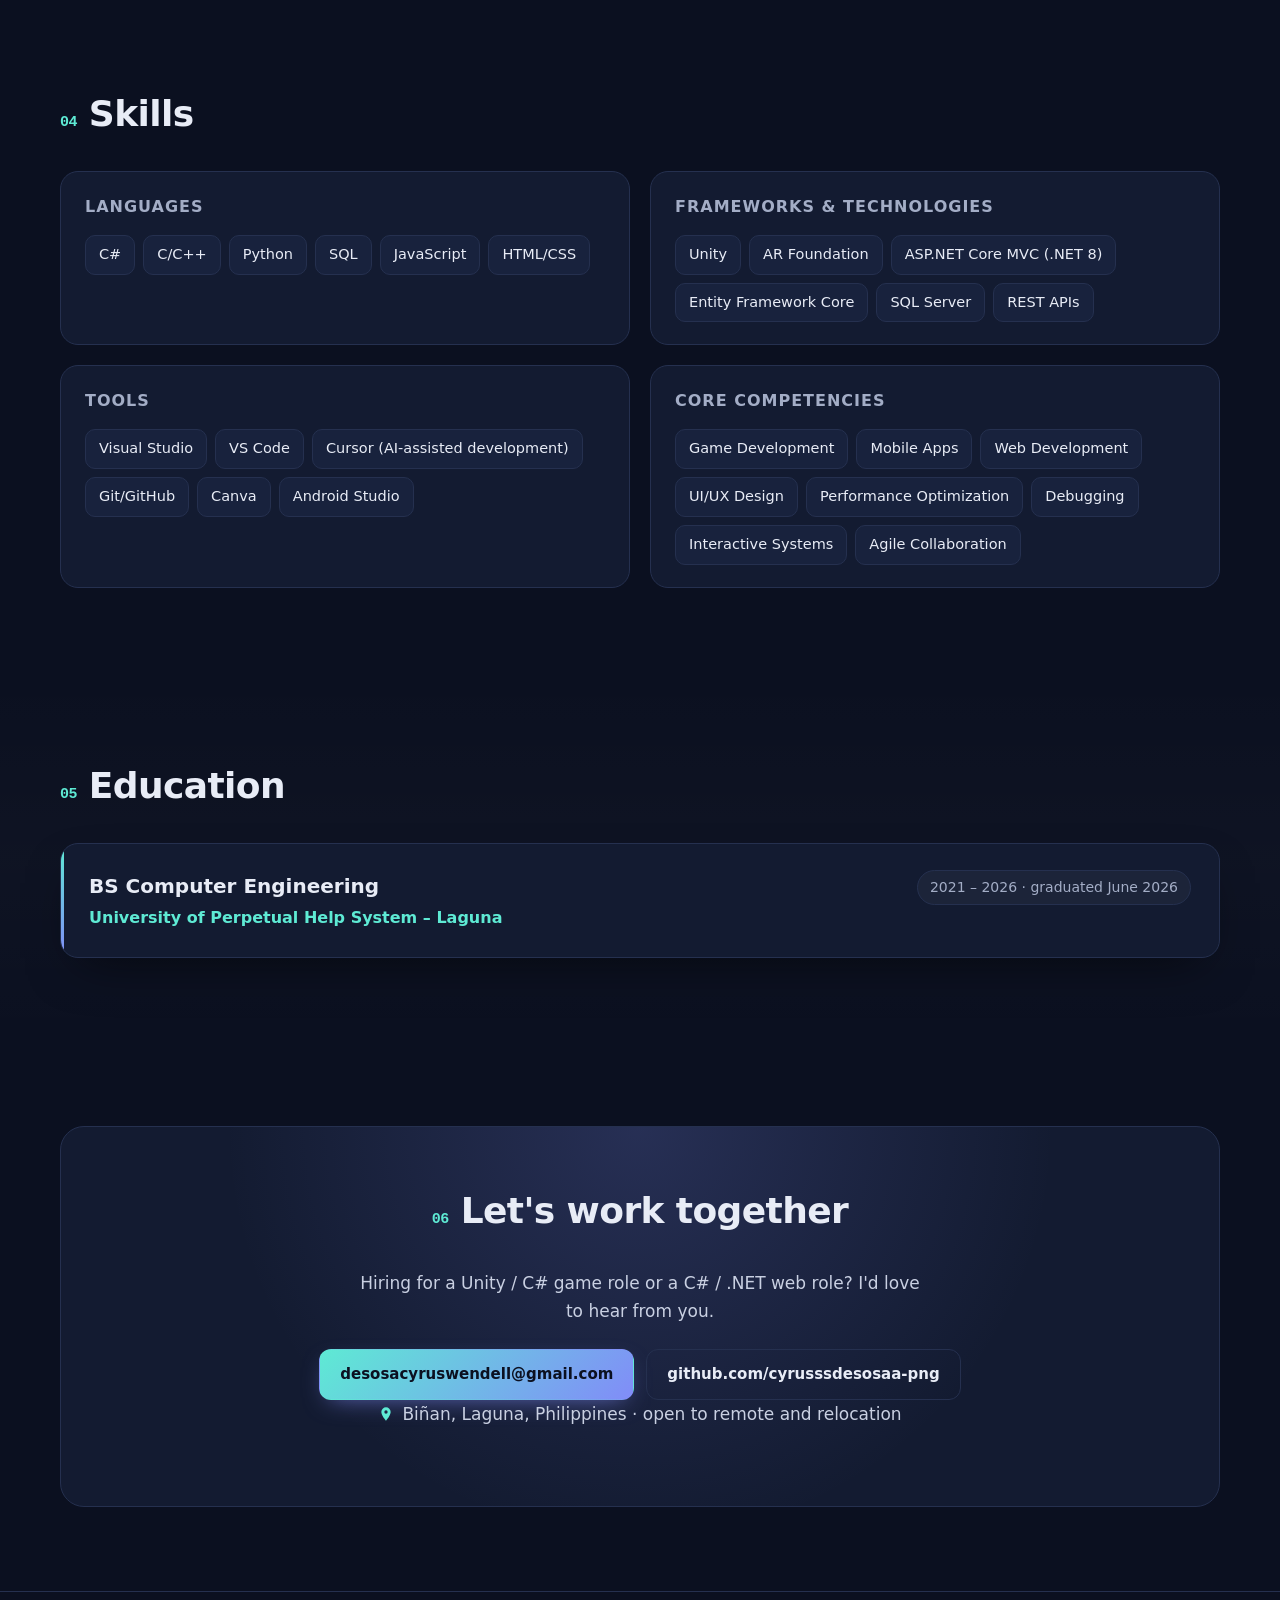
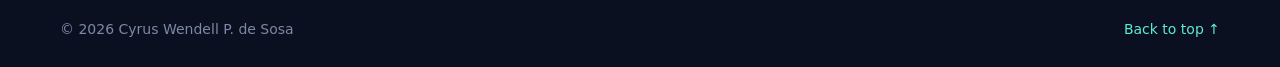
==== commit 70a8cbdf: "Merge game cards into Waddle, Whirl, and Wonder; rename AURA; add video support to galleries" ====
--- a/index.html
+++ b/index.html
@@ -147,19 +147,22 @@
         </article>
 
         <!-- 2 -->
-        <article class="card reveal" data-slug="wally-wombats-games" data-cat="game">
-          <div class="gallery"></div>
-          <div class="body">
-            <p class="kicker">Work at Wally Wombats Inc. · 2025 – 2026</p>
-            <h3>Wally Wombats Mobile Games</h3>
-            <p>Children's educational games published by Wally Wombats. As a part-time Unity developer I helped maintain the studio's published games with updates, bug fixes and performance improvements, and worked on gameplay systems, UI and visual content.</p>
+        <article class="card reveal" data-slug="waddle-whirl-and-wonder" data-cat="game">
+          <div class="gallery"></div>
+          <div class="body">
+            <p class="kicker">Wally Wombats Inc. · 2025 – 2026</p>
+            <h3>Waddle, Whirl, and Wonder</h3>
+            <p>A children's educational game published on Google Play by Wally Wombats, with interactive stories and mini-games.</p>
+            <ul class="bullets sm">
+              <li>Developed educational mini-games including Drag &amp; Drop, Word Guess, Coloring and Puzzle.</li>
+              <li>Implemented scoring, combo, progression and life systems.</li>
+              <li>Designed gameplay mechanics and user interface; created animations and interactive tutorials to improve player onboarding.</li>
+              <li>Maintained the published game with updates, bug fixes and performance improvements.</li>
+              <li>Optimized gameplay for Android devices.</li>
+            </ul>
             <div class="tags"><span>Unity</span><span>C#</span><span>Android</span><span>iOS</span></div>
-            <div class="links">
-              <a href="https://play.google.com/store/apps/details?id=com.WallyWombats.WaddleWhirlAndWonder" target="_blank" rel="noopener">Waddle, Whirl, and Wonder ↗</a>
-              <a href="https://play.google.com/store/apps/details?id=com.wallywombats.mixandmatchh" target="_blank" rel="noopener">Mix &amp; Match ↗</a>
-              <a href="https://play.google.com/store/apps/details?id=com.wallywombats.puzzlemaniaa" target="_blank" rel="noopener">Puzzle Mania ↗</a>
-            </div>
-            <p class="credit">Store screenshots © Wally Wombats LLC, from the official Google Play listings.</p>
+            <div class="links"><a href="https://play.google.com/store/apps/details?id=com.WallyWombats.WaddleWhirlAndWonder" target="_blank" rel="noopener">Google Play ↗</a></div>
+            <p class="credit">Store screenshots © Wally Wombats LLC, from the official Google Play listing.</p>
           </div>
         </article>
 
@@ -176,32 +179,17 @@
         </article>
 
         <!-- 4 -->
-        <article class="card reveal" data-slug="ar-campus-navigation" data-cat="game" data-cover="ar" data-cover-title="AR Campus Navigation">
+        <article class="card reveal" data-slug="ar-campus-navigation" data-cat="game" data-cover="ar" data-cover-title="AURA">
           <div class="gallery"></div>
           <div class="body">
             <p class="kicker">Capstone project</p>
-            <h3>AR Campus Navigation System</h3>
+            <h3>AURA – AR Campus Navigation System (Capstone)</h3>
             <ul class="bullets sm">
               <li>Developed an indoor AR navigation system using Unity and AR Foundation.</li>
               <li>Implemented waypoint-based pathfinding for real-time navigation.</li>
               <li>Improved navigation efficiency through interactive AR guidance.</li>
             </ul>
             <div class="tags"><span>Unity</span><span>AR Foundation</span><span>C#</span></div>
-          </div>
-        </article>
-
-        <!-- 5 -->
-        <article class="card reveal" data-slug="unity-mini-games" data-cat="game" data-cover="mini" data-cover-title="Unity Mini-Games">
-          <div class="gallery"></div>
-          <div class="body">
-            <p class="kicker">Mobile · Android</p>
-            <h3>Unity Mini-Games</h3>
-            <ul class="bullets sm">
-              <li>Developed educational mobile mini-games including Drag &amp; Drop, Word Guess, Coloring and Puzzle games.</li>
-              <li>Implemented scoring, combo, progression and life systems.</li>
-              <li>Optimized gameplay for Android devices.</li>
-            </ul>
-            <div class="tags"><span>Unity</span><span>C#</span><span>Android</span></div>
           </div>
         </article>
 
@@ -218,21 +206,6 @@
               <li>Playtested milestones; reworked the boss laser into grabbing hands and safe respawns.</li>
             </ul>
             <div class="tags"><span>Unity</span><span>C#</span><span>Android</span></div>
-          </div>
-        </article>
-
-        <!-- 7 -->
-        <article class="card reveal" data-slug="story-game" data-cat="game" data-cover="story" data-cover-title="Story Game">
-          <div class="gallery"></div>
-          <div class="body">
-            <p class="kicker">Game project</p>
-            <h3>Story Game</h3>
-            <ul class="bullets sm">
-              <li>Designed gameplay mechanics and user interface.</li>
-              <li>Created animations and interactive tutorials.</li>
-              <li>Improved player onboarding through guided experiences.</li>
-            </ul>
-            <div class="tags"><span>Game design</span><span>UI</span><span>Animation</span></div>
           </div>
         </article>
       </div>
@@ -307,7 +280,7 @@
 <div class="lb" id="lb" role="dialog" aria-modal="true" aria-label="Image viewer" hidden>
   <button class="lb-x" aria-label="Close">×</button>
   <button class="lb-nav lb-prev" aria-label="Previous image">‹</button>
-  <figure class="lb-fig"><img alt=""><figcaption></figcaption></figure>
+  <figure class="lb-fig"><img alt=""><video controls muted playsinline preload="none" hidden></video><figcaption></figcaption></figure>
   <button class="lb-nav lb-next" aria-label="Next image">›</button>
 </div>
 
--- a/assets/css/style.css
+++ b/assets/css/style.css
@@ -123,6 +123,12 @@
 .g-strip button:hover,.g-strip button.on{opacity:1;border-color:var(--a1)}
 .g-strip img{width:100%;height:100%;object-fit:cover;object-position:top}
 
+.g-play{position:absolute;inset:0;margin:auto;width:64px;height:64px;border-radius:50%;display:grid;place-items:center;font-size:24px;color:#fff;background:rgba(11,16,32,.65);border:2px solid rgba(255,255,255,.8);backdrop-filter:blur(4px);pointer-events:none;padding-left:4px}
+.g-play[hidden]{display:none}
+.g-strip button{position:relative}
+.s-play{position:absolute;inset:0;display:grid;place-items:center;color:#fff;font-style:normal;font-size:14px;background:rgba(0,0,0,.35)}
+.lb-fig video{max-width:100%;max-height:calc(100vh - 130px);border-radius:10px;background:#000;box-shadow:0 30px 80px rgba(0,0,0,.6)}
+.lb-fig video[hidden],.lb-fig img[hidden]{display:none}
 /* designed covers (not screenshots) */
 .cover{position:relative;aspect-ratio:16/10;display:grid;place-items:center;overflow:hidden;isolation:isolate}
 .cover::before{content:"";position:absolute;inset:0;background-image:linear-gradient(rgba(255,255,255,.05) 1px,transparent 1px),linear-gradient(90deg,rgba(255,255,255,.05) 1px,transparent 1px);background-size:28px 28px;mask-image:radial-gradient(circle at center,#000 30%,transparent 75%);-webkit-mask-image:radial-gradient(circle at center,#000 30%,transparent 75%);z-index:-1}
@@ -190,7 +196,7 @@
   .lb-nav{position:absolute;bottom:18px;width:44px;height:44px;font-size:26px}
   .lb-prev{left:calc(50% - 56px)}.lb-next{right:calc(50% - 56px)}
   .lb-fig{padding:56px 8px 80px}
-  .lb-fig img{max-height:calc(100vh - 190px)}
+  .lb-fig img,.lb-fig video{max-height:calc(100vh - 190px)}
   .cta .btn{flex:1 1 auto}
 }
 @media (prefers-reduced-motion:reduce){
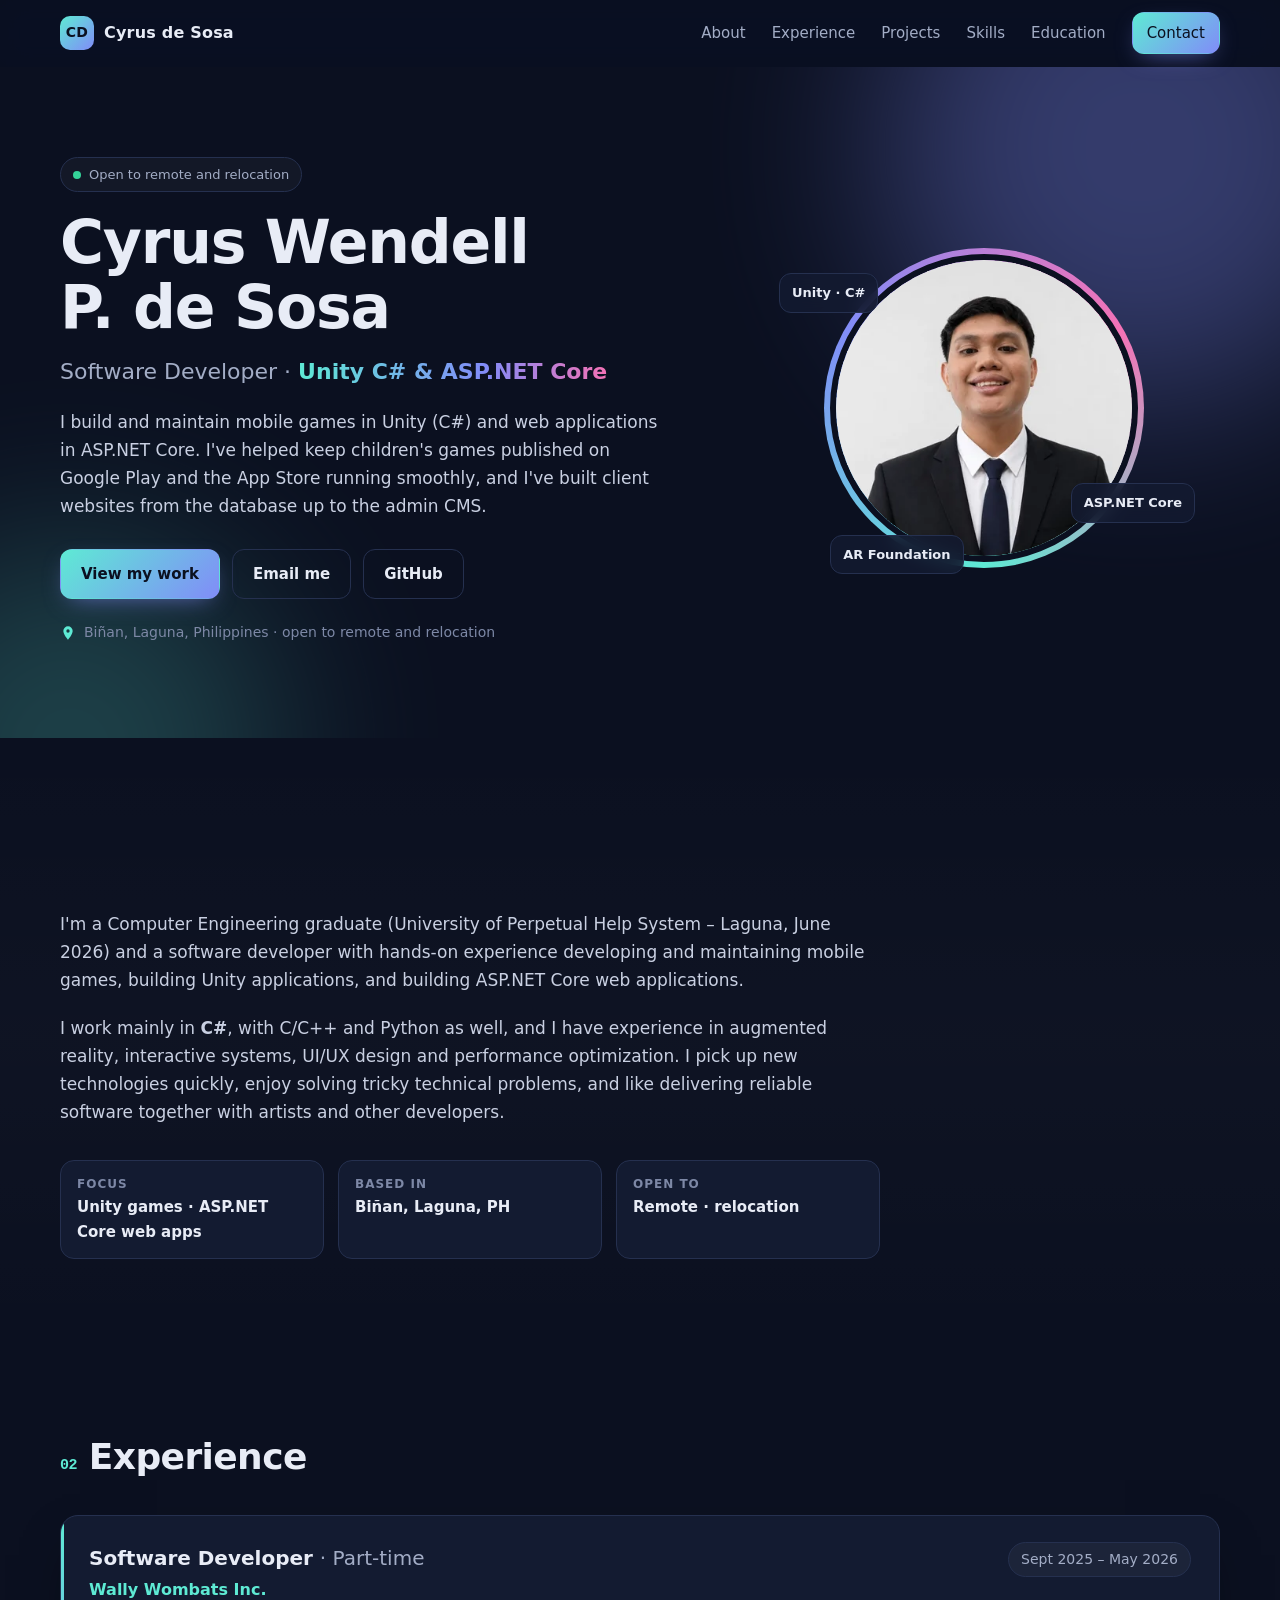
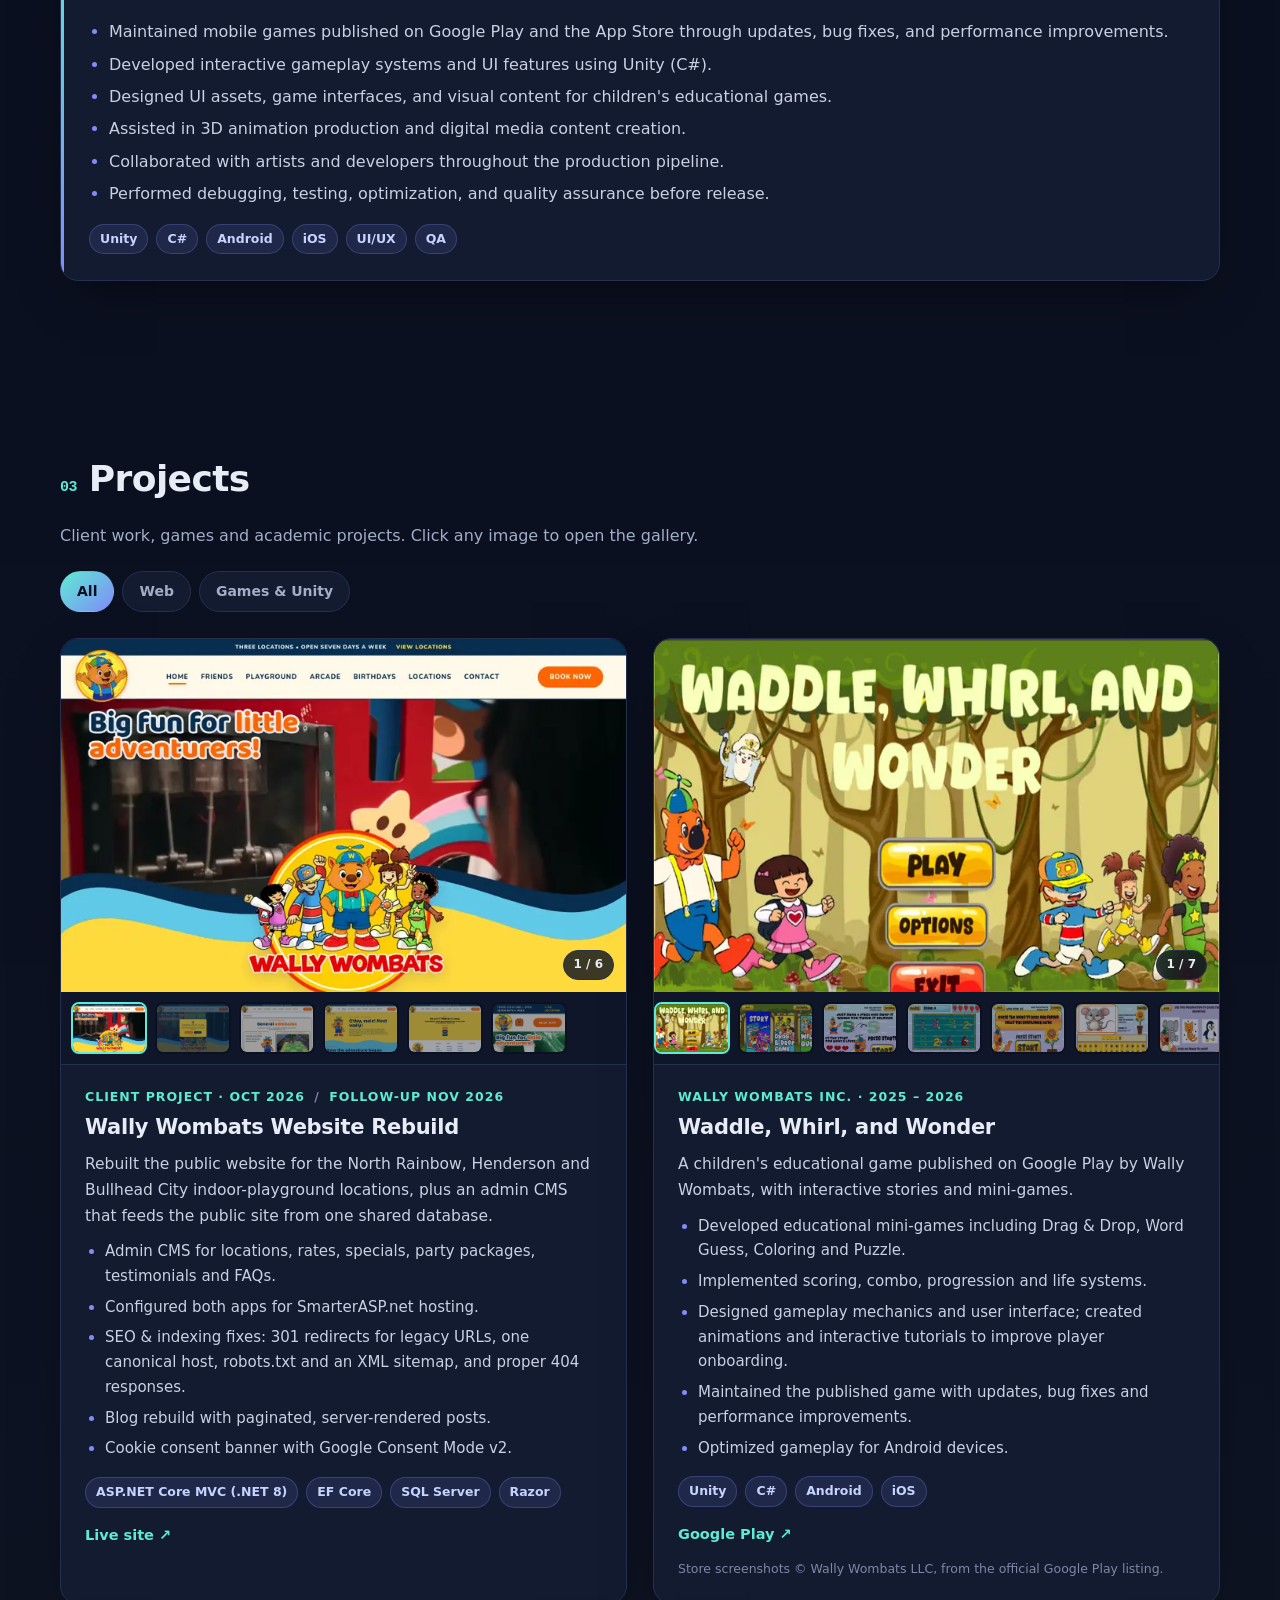
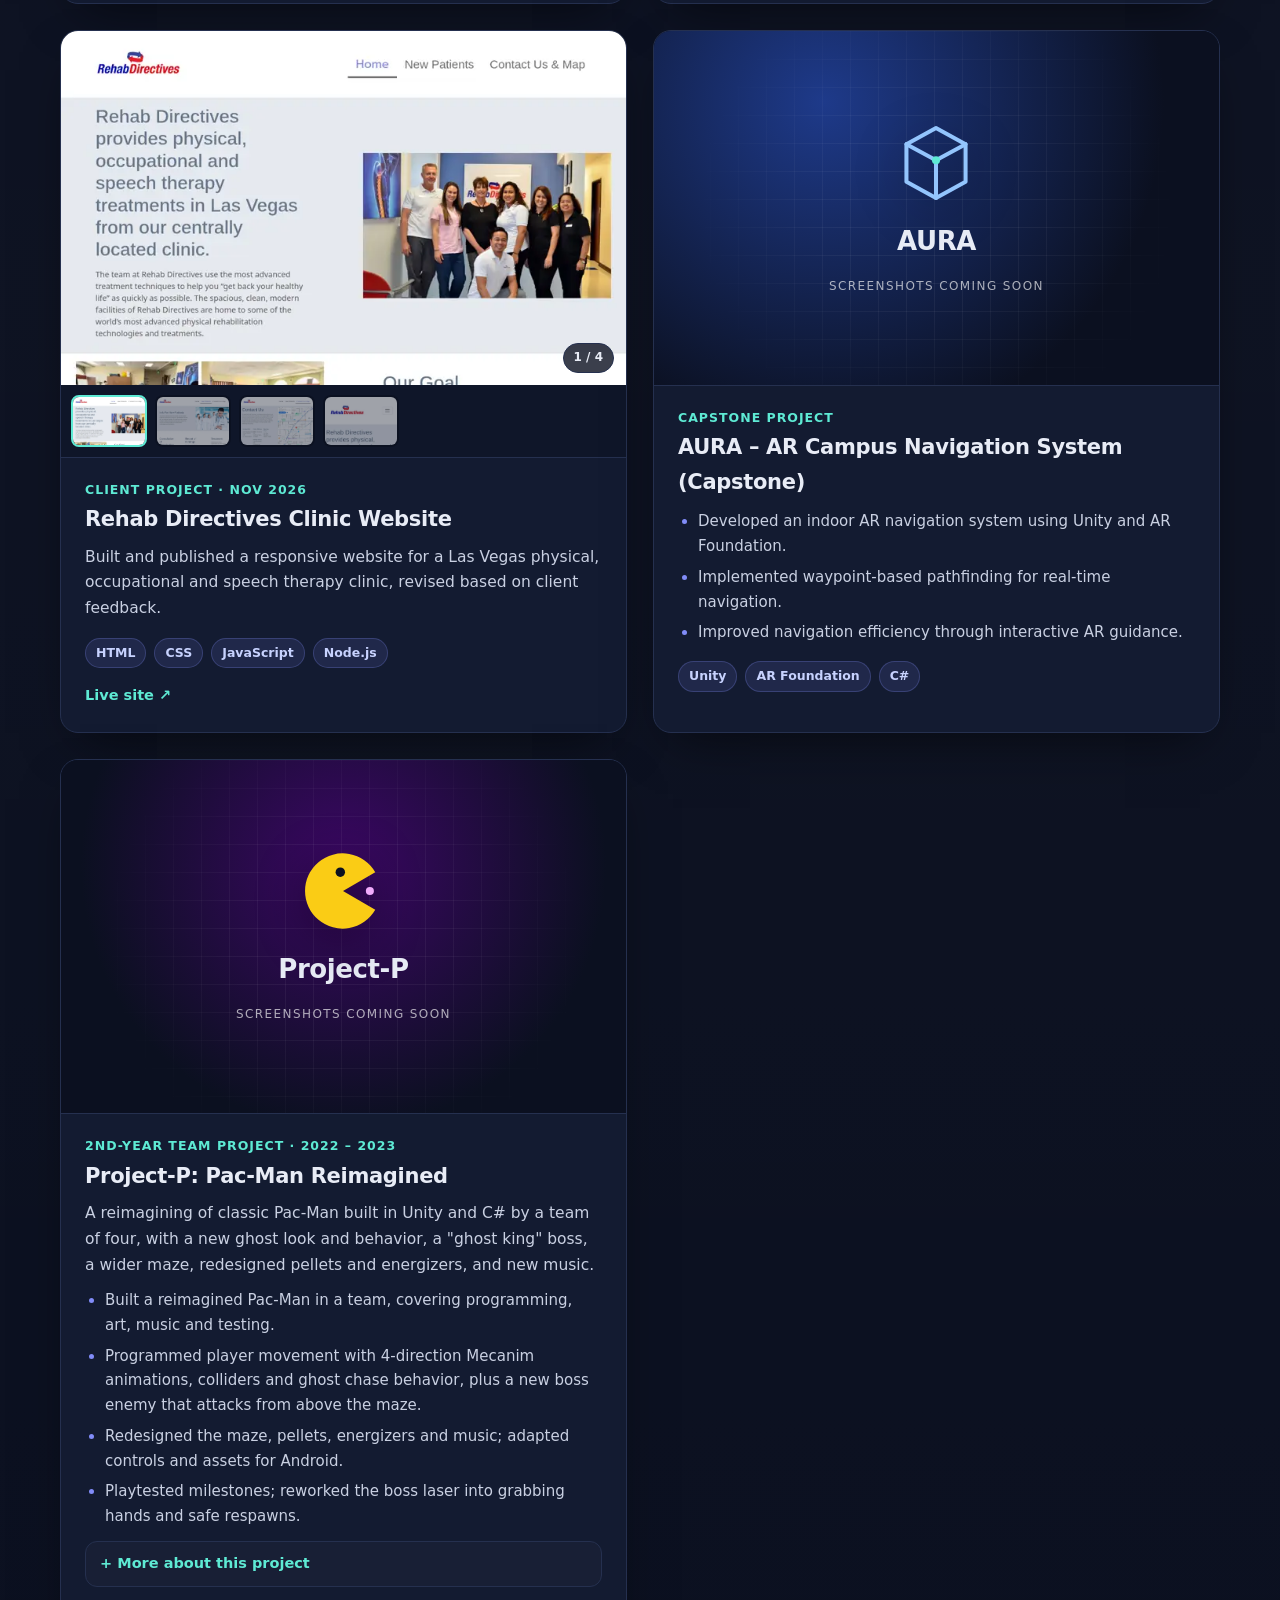
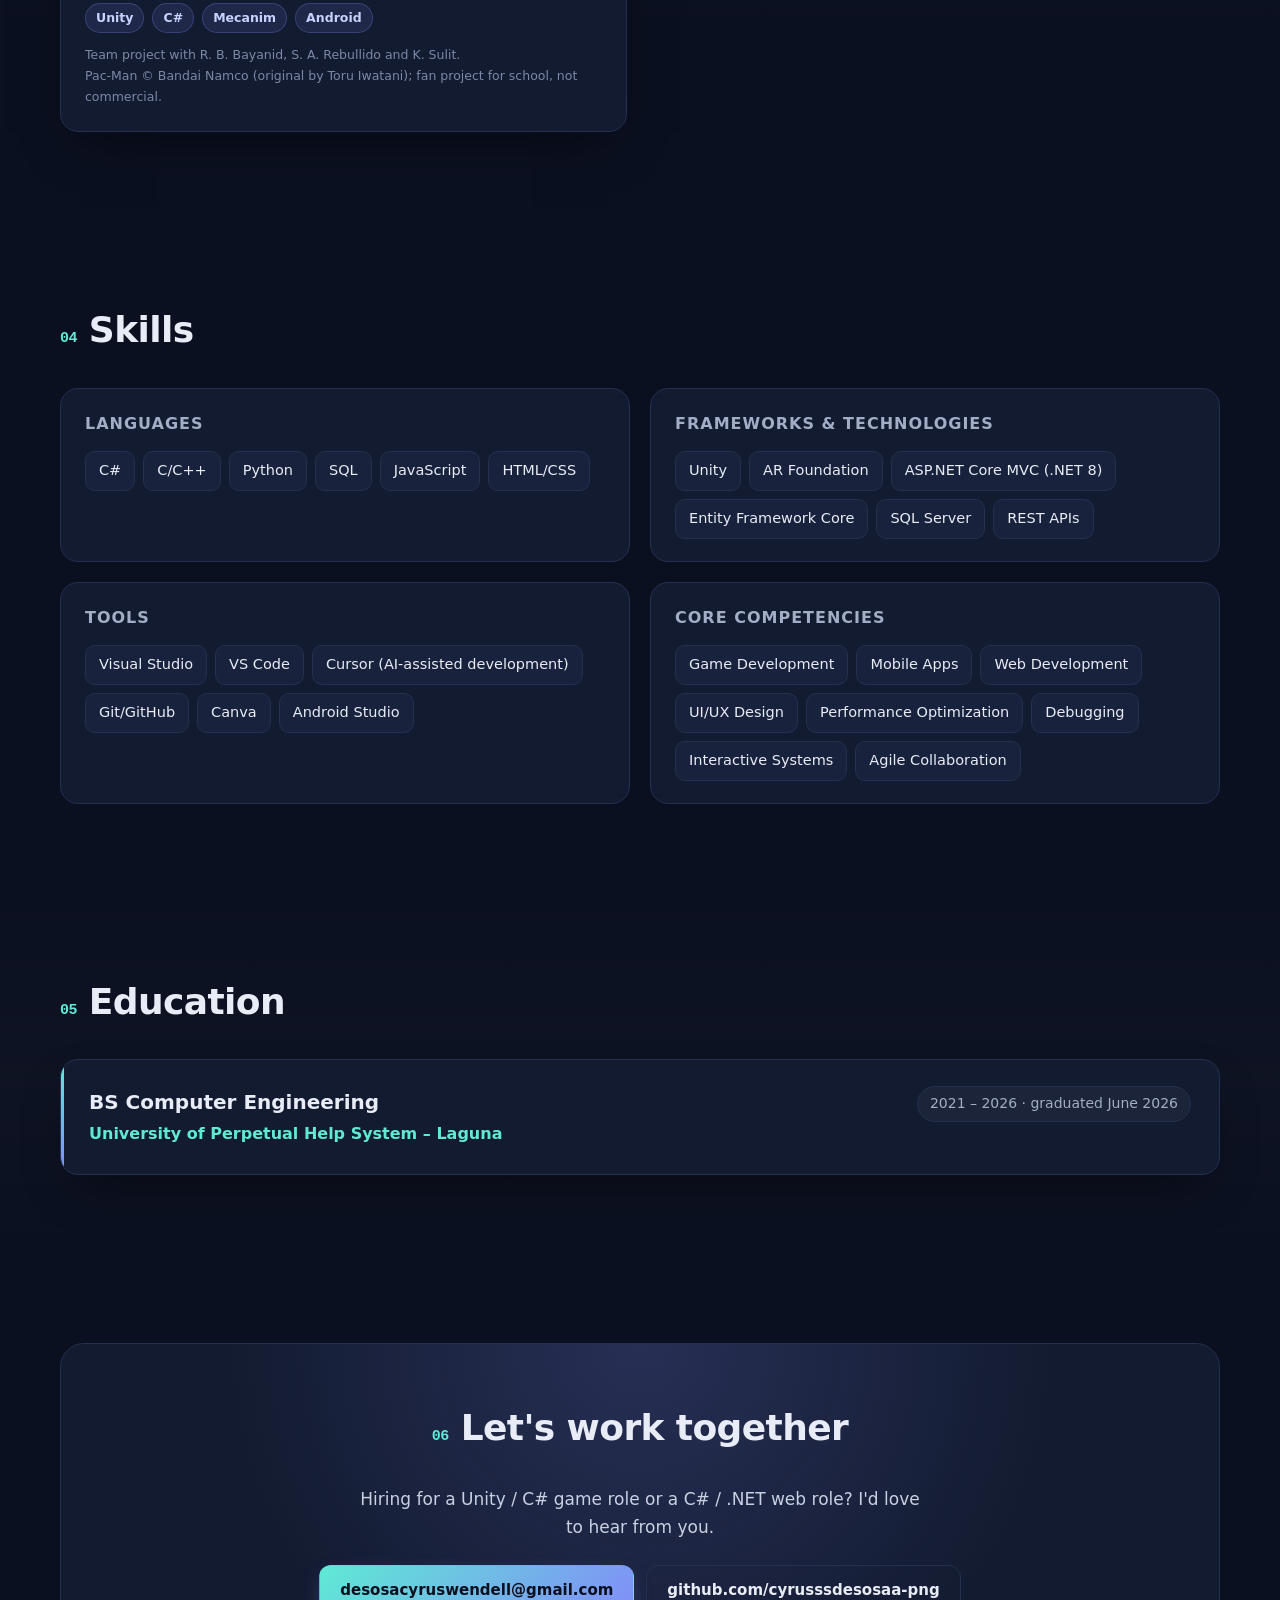
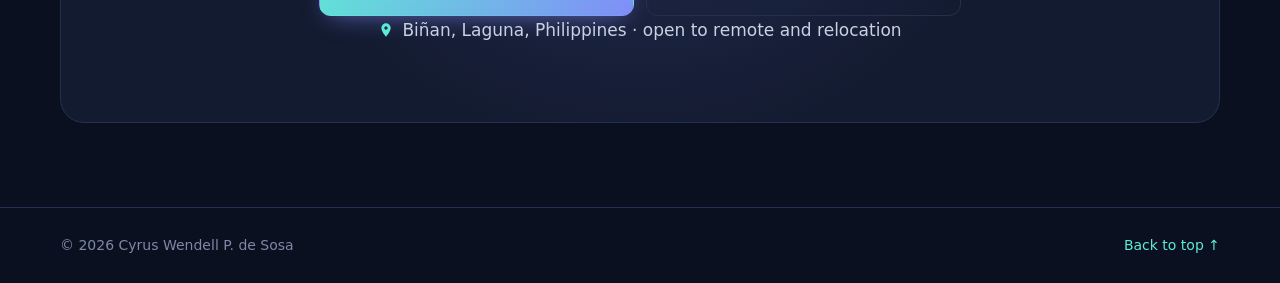
==== commit 4a3fbda8: "Project-P: refine card from project paper, team/IP credits, expandable details, pixel-art image supp" ====
--- a/index.html
+++ b/index.html
@@ -194,18 +194,30 @@
         </article>
 
         <!-- 6 -->
-        <article class="card reveal" data-slug="project-p" data-cat="game" data-cover="pac" data-cover-title="Project-P">
+        <article class="card reveal" data-slug="project-p" data-cat="game" data-cover="pac" data-cover-title="Project-P" data-pixel="1">
           <div class="gallery"></div>
           <div class="body">
             <p class="kicker">2nd-year team project · 2022 – 2023</p>
             <h3>Project-P: Pac-Man Reimagined</h3>
+            <p>A reimagining of classic Pac-Man built in Unity and C# by a team of four, with a new ghost look and behavior, a "ghost king" boss, a wider maze, redesigned pellets and energizers, and new music.</p>
             <ul class="bullets sm">
               <li>Built a reimagined Pac-Man in a team, covering programming, art, music and testing.</li>
               <li>Programmed player movement with 4-direction Mecanim animations, colliders and ghost chase behavior, plus a new boss enemy that attacks from above the maze.</li>
               <li>Redesigned the maze, pellets, energizers and music; adapted controls and assets for Android.</li>
               <li>Playtested milestones; reworked the boss laser into grabbing hands and safe respawns.</li>
             </ul>
-            <div class="tags"><span>Unity</span><span>C#</span><span>Android</span></div>
+            <details class="more">
+              <summary>More about this project</summary>
+              <ul class="bullets sm">
+                <li><b>Goals:</b> make the ghosts look and act differently, add a new "ghost king" boss that attacks Pac-Man from the blank area above the maze, widen and redesign the maze, and redesign the pellets, energizers and music.</li>
+                <li><b>Tech:</b> Unity (free license) and C#. Pac-Man movement uses a four-state Mecanim animation state machine (up, right, down, left) and colliders so he interacts with the maze.</li>
+                <li><b>Team:</b> split into coders and artists so coding could continue while assets and music were made in parallel.</li>
+                <li><b>Testing:</b> we playtested each finished part. The boss's laser proved too disruptive, so it became hands that grab Pac-Man, and we added safe respawns so players aren't caught again before they can move.</li>
+                <li><b>Mobile:</b> the game was first made on a computer, then the assets and controls were adapted so they look the same and feel intuitive on Android devices.</li>
+              </ul>
+            </details>
+            <div class="tags"><span>Unity</span><span>C#</span><span>Mecanim</span><span>Android</span></div>
+            <p class="credit">Team project with R. B. Bayanid, S. A. Rebullido and K. Sulit.<br>Pac-Man © Bandai Namco (original by Toru Iwatani); fan project for school, not commercial.</p>
           </div>
         </article>
       </div>
--- a/assets/css/style.css
+++ b/assets/css/style.css
@@ -129,6 +129,15 @@
 .s-play{position:absolute;inset:0;display:grid;place-items:center;color:#fff;font-style:normal;font-size:14px;background:rgba(0,0,0,.35)}
 .lb-fig video{max-width:100%;max-height:calc(100vh - 130px);border-radius:10px;background:#000;box-shadow:0 30px 80px rgba(0,0,0,.6)}
 .lb-fig video[hidden],.lb-fig img[hidden]{display:none}
+.card[data-pixel] .g-main img,.card[data-pixel] .g-strip img{image-rendering:pixelated;object-fit:contain;object-position:center}
+.lb-fig img.pixel{image-rendering:pixelated}
+.more{margin-top:12px;border:1px solid var(--line);border-radius:12px;padding:10px 14px;background:rgba(255,255,255,.02)}
+.more summary{cursor:pointer;font-weight:600;font-size:14.5px;color:var(--a1);list-style:none}
+.more summary::-webkit-details-marker{display:none}
+.more summary::before{content:"+ ";}
+.more[open] summary::before{content:"− ";}
+.more .bullets{margin-top:8px}
+.more b{color:var(--text)}
 /* designed covers (not screenshots) */
 .cover{position:relative;aspect-ratio:16/10;display:grid;place-items:center;overflow:hidden;isolation:isolate}
 .cover::before{content:"";position:absolute;inset:0;background-image:linear-gradient(rgba(255,255,255,.05) 1px,transparent 1px),linear-gradient(90deg,rgba(255,255,255,.05) 1px,transparent 1px);background-size:28px 28px;mask-image:radial-gradient(circle at center,#000 30%,transparent 75%);-webkit-mask-image:radial-gradient(circle at center,#000 30%,transparent 75%);z-index:-1}
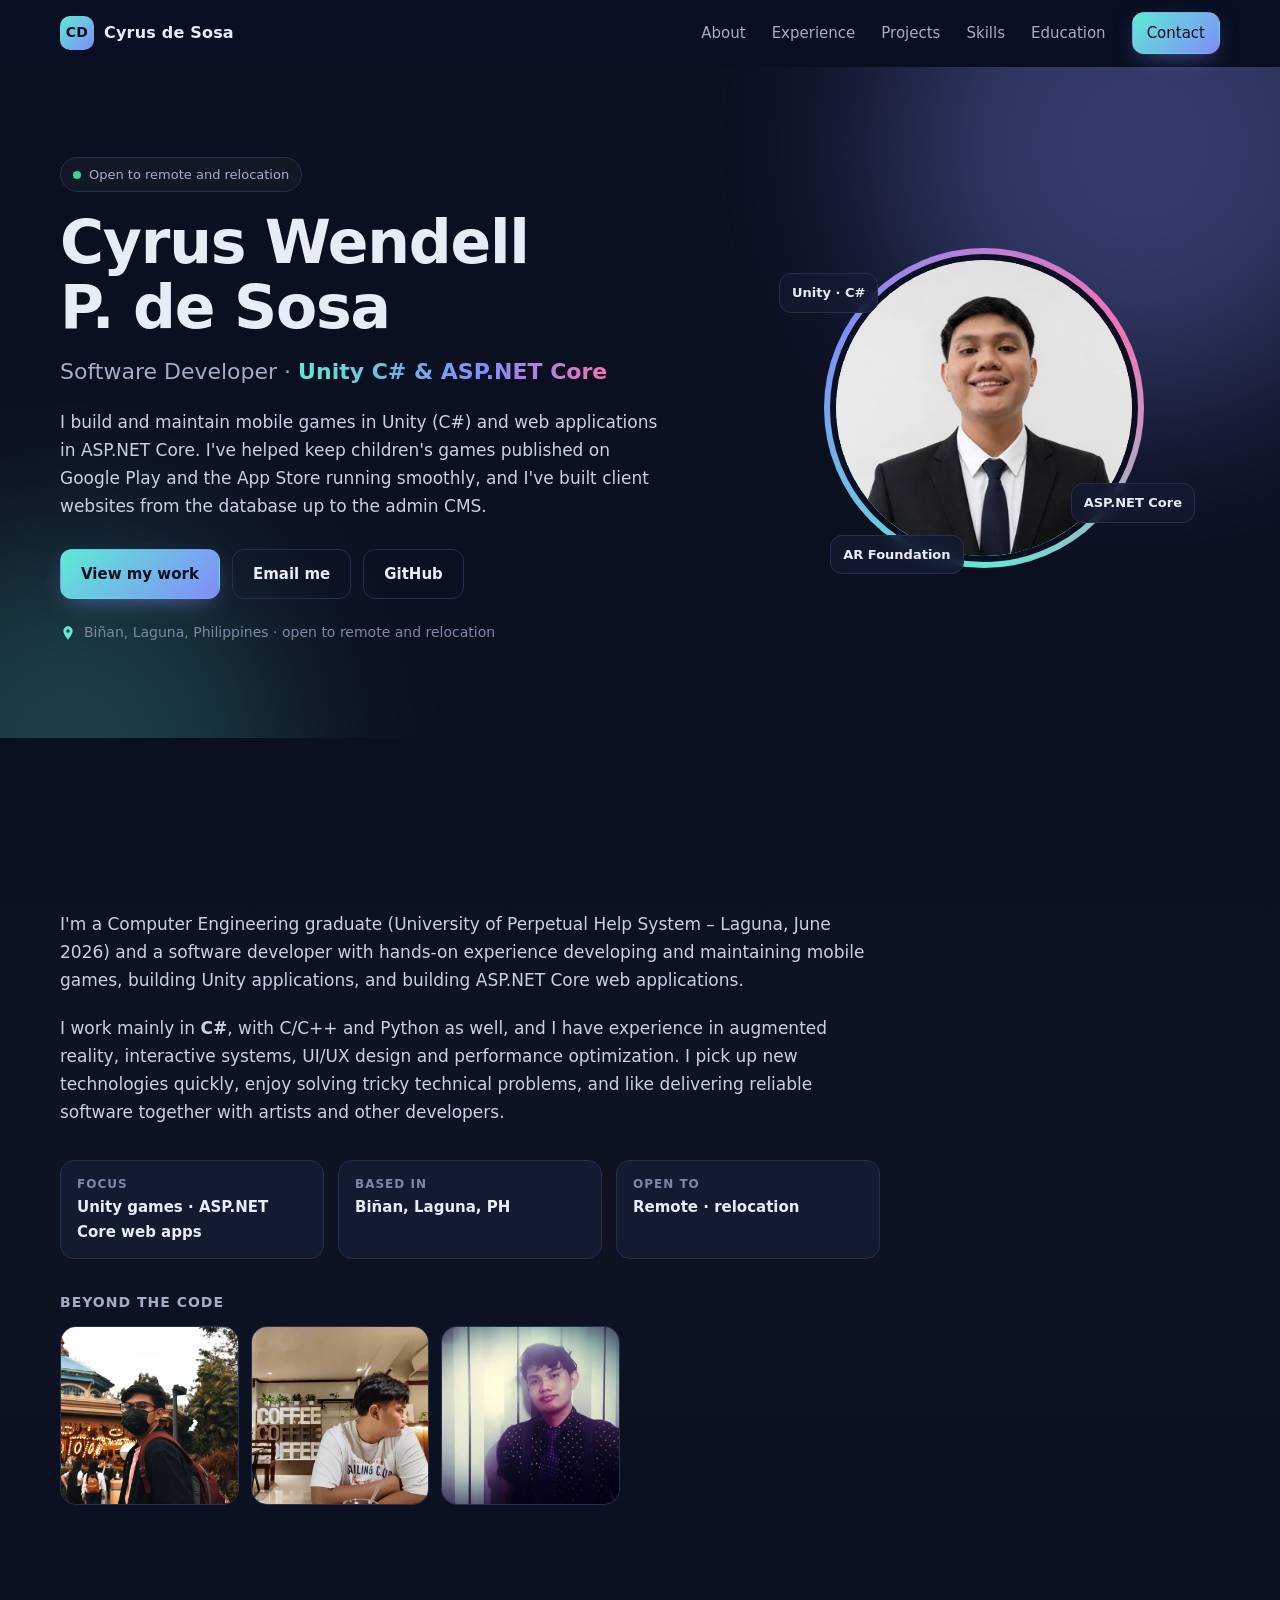
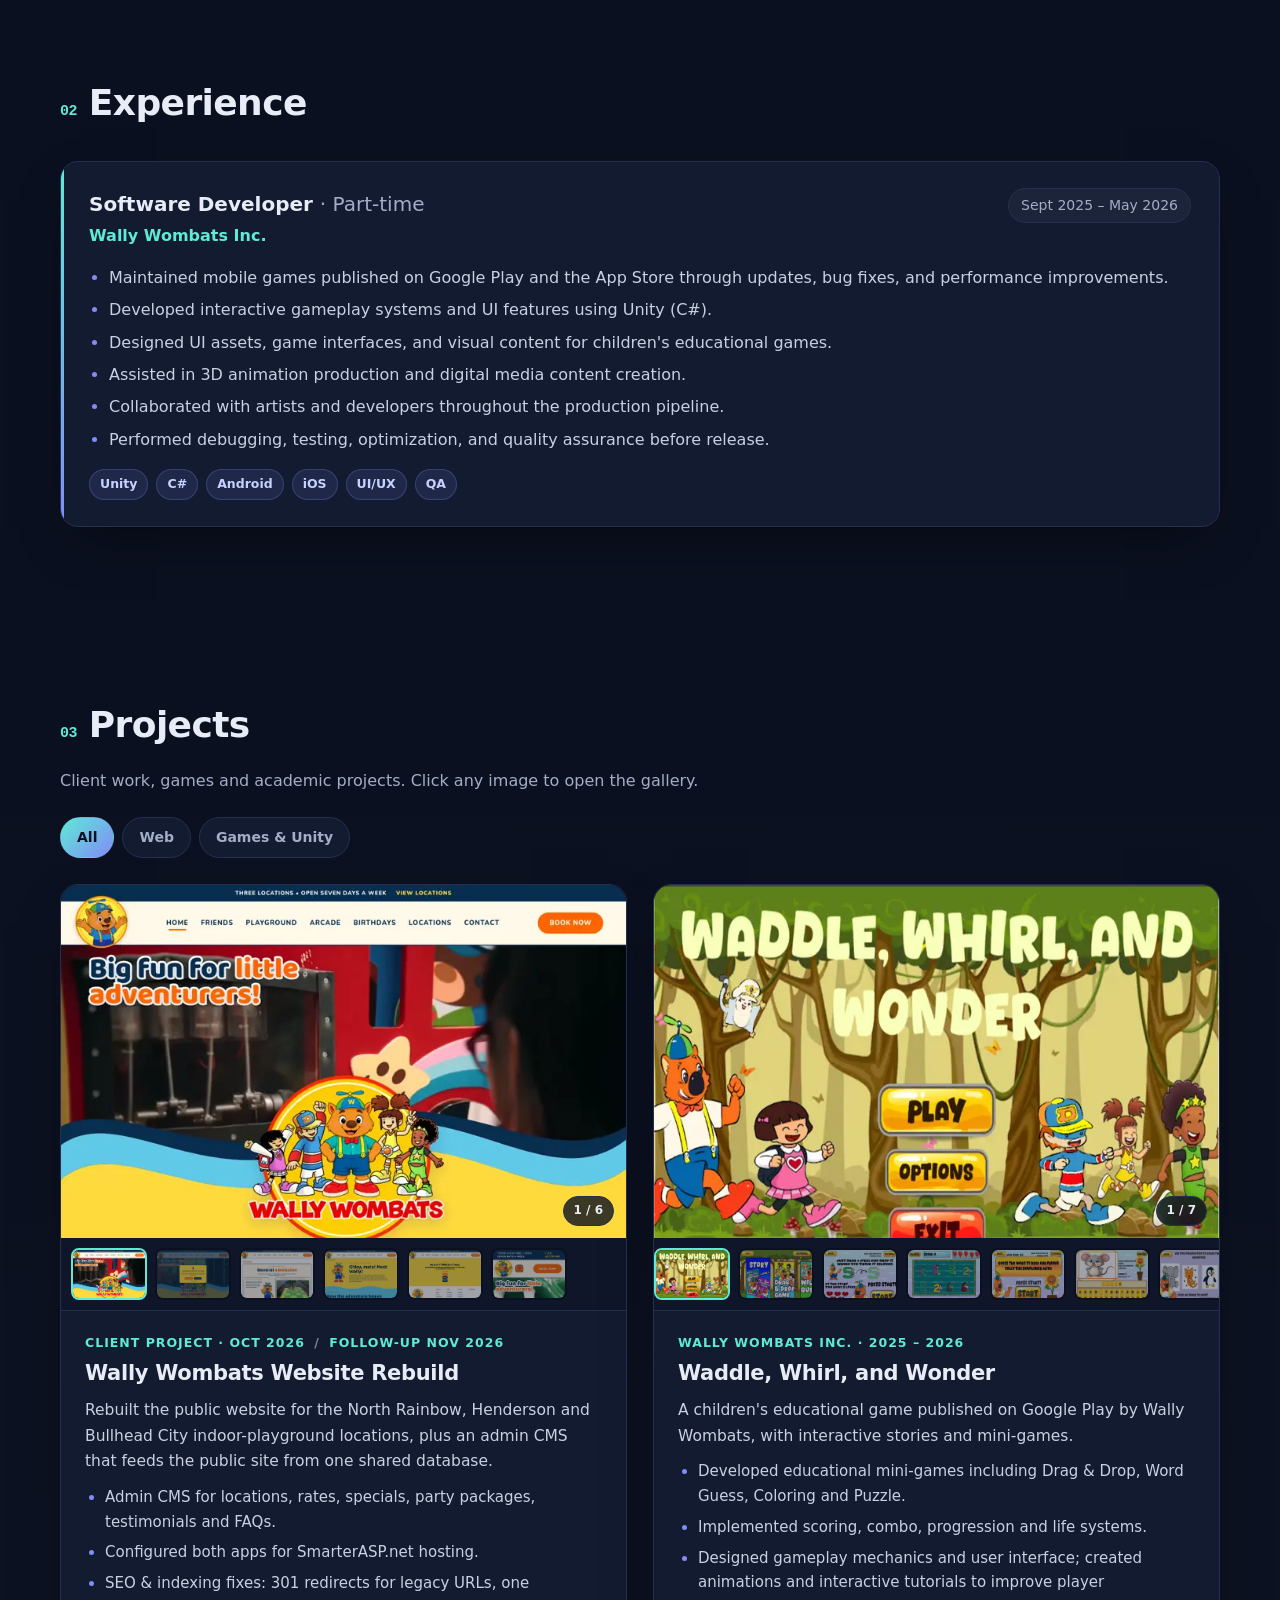
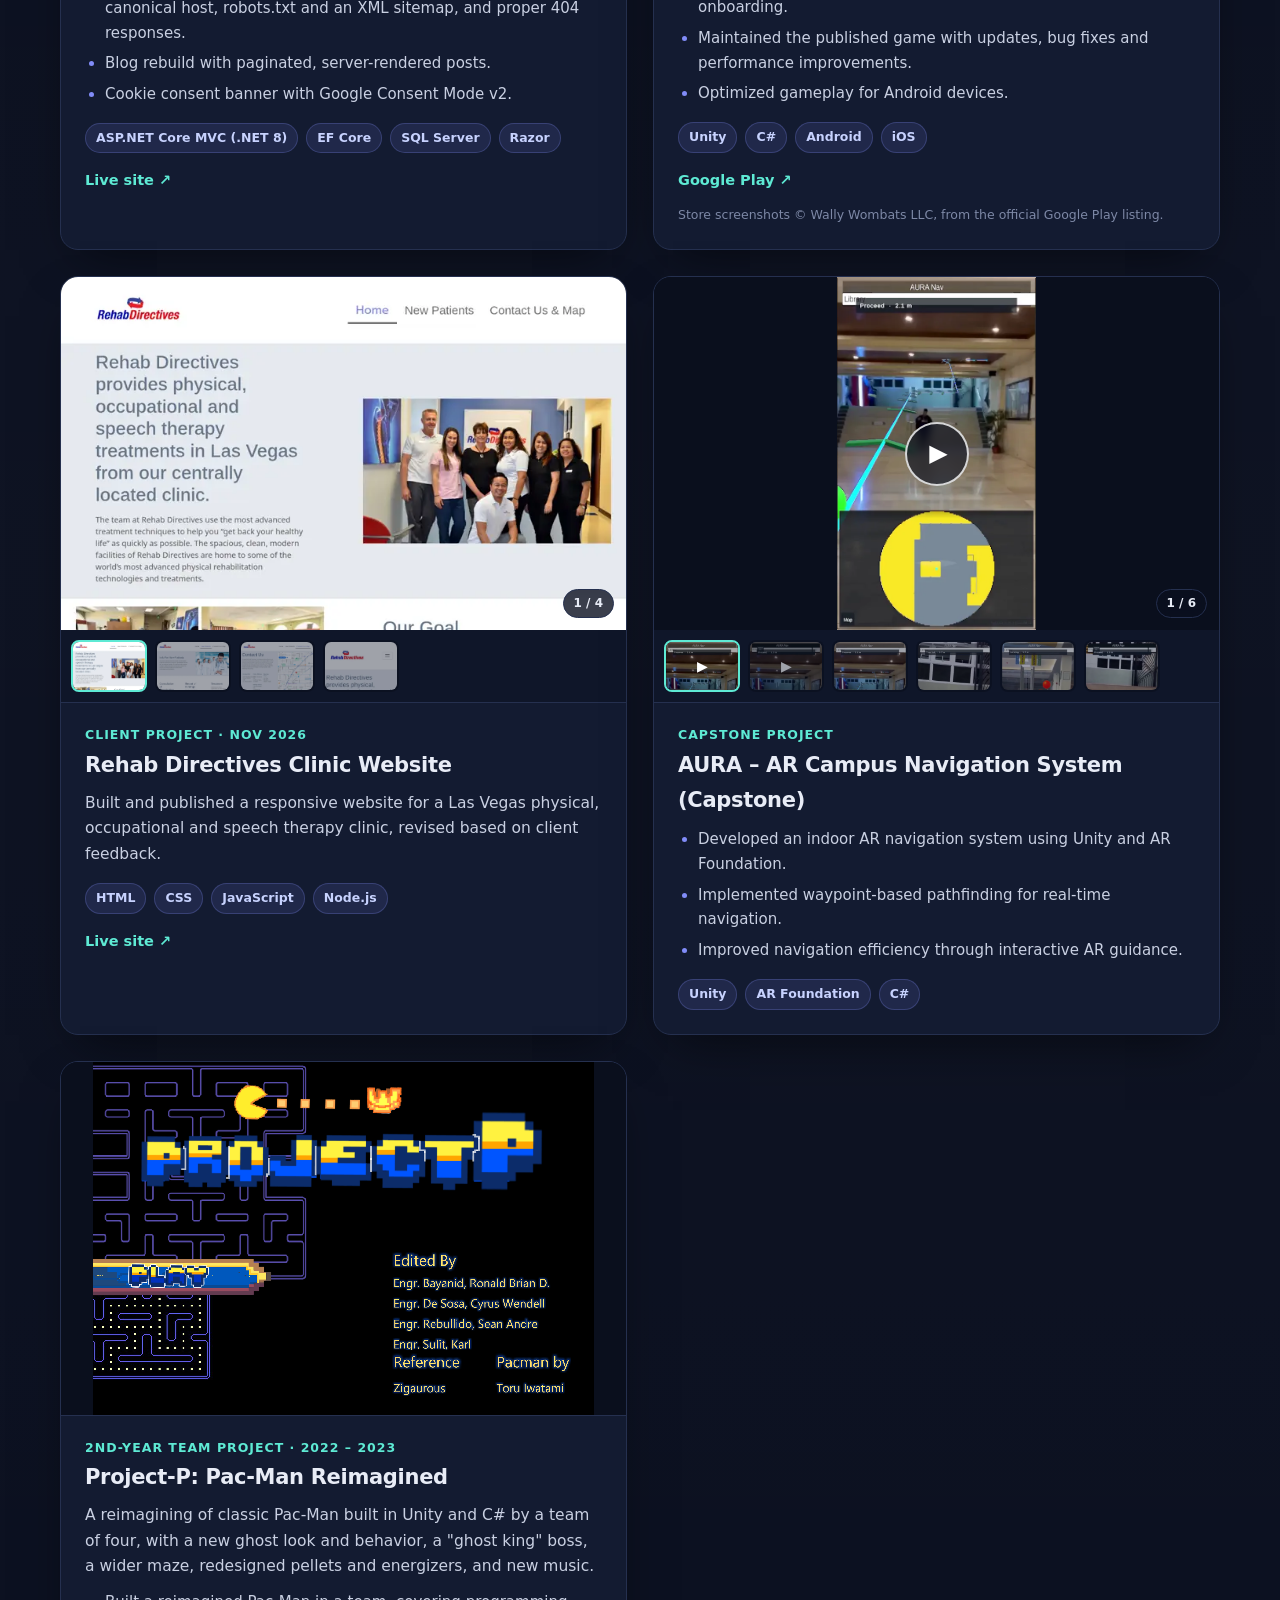
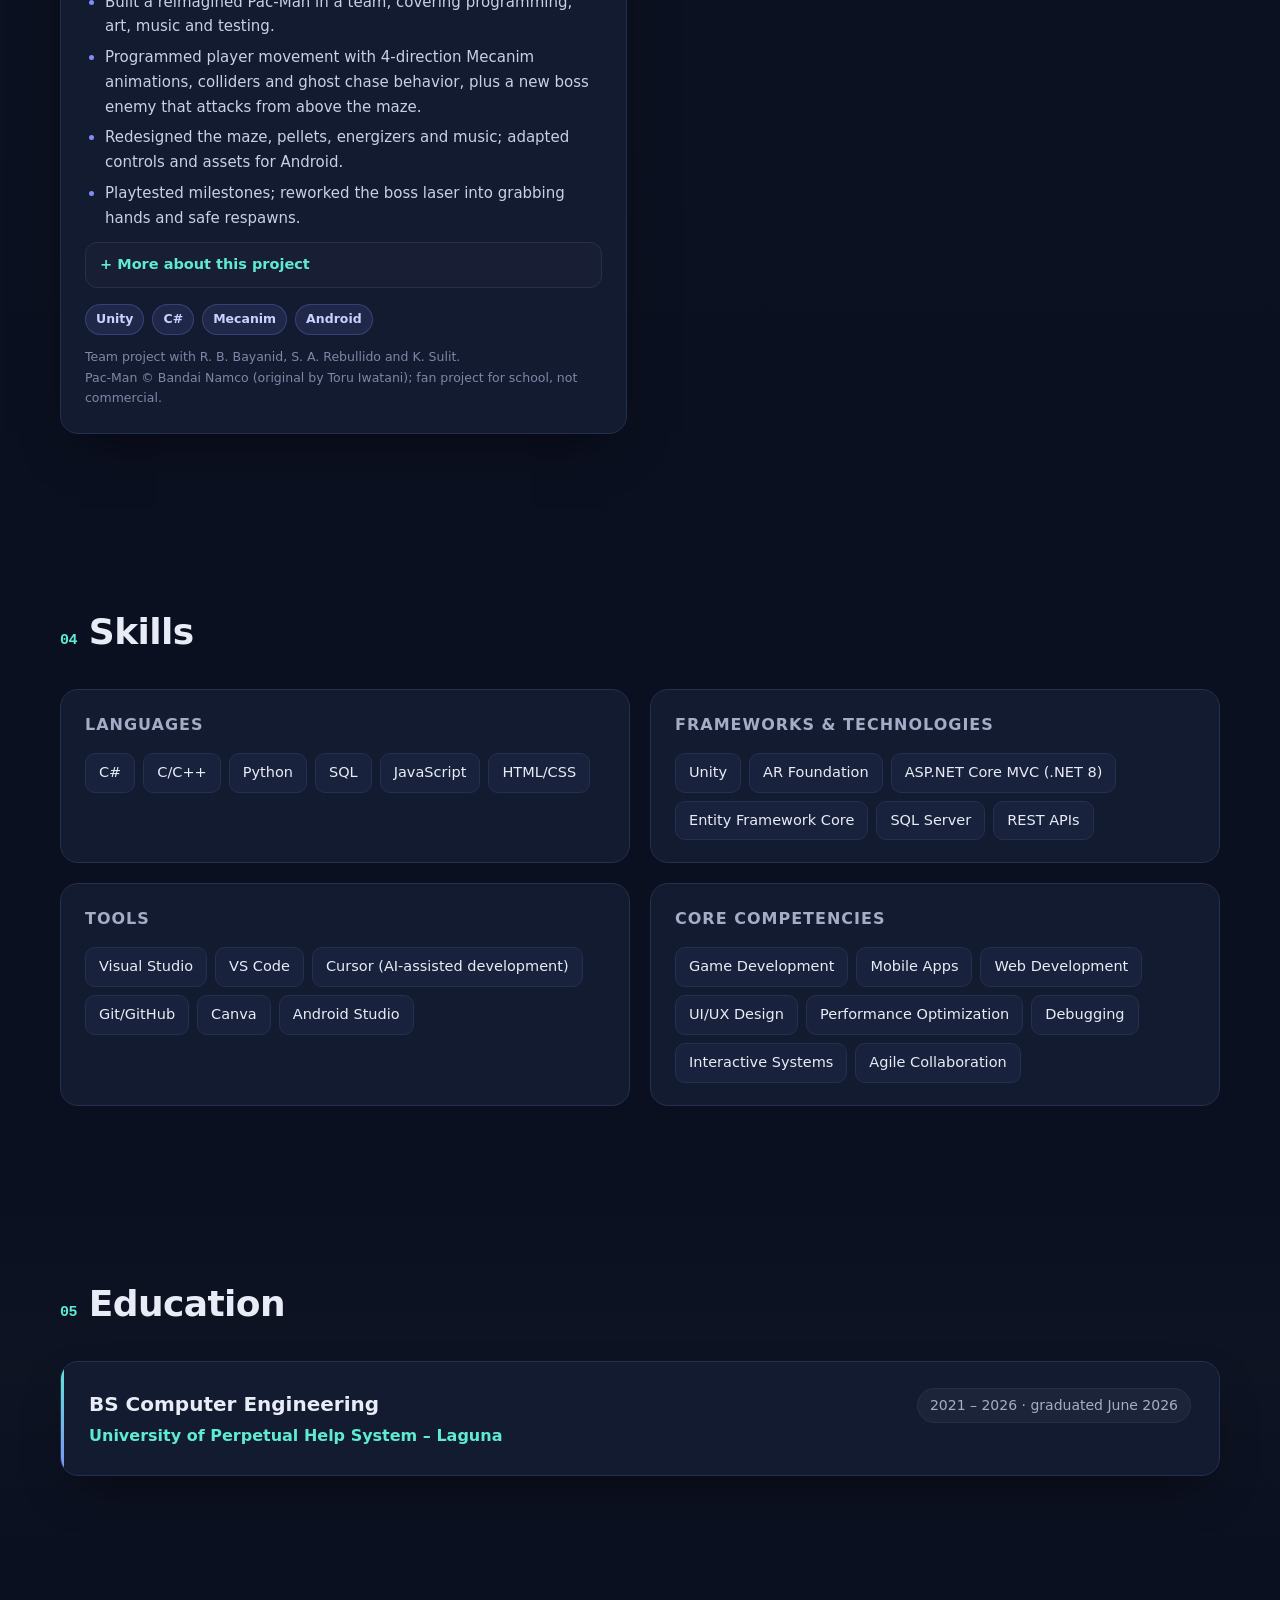
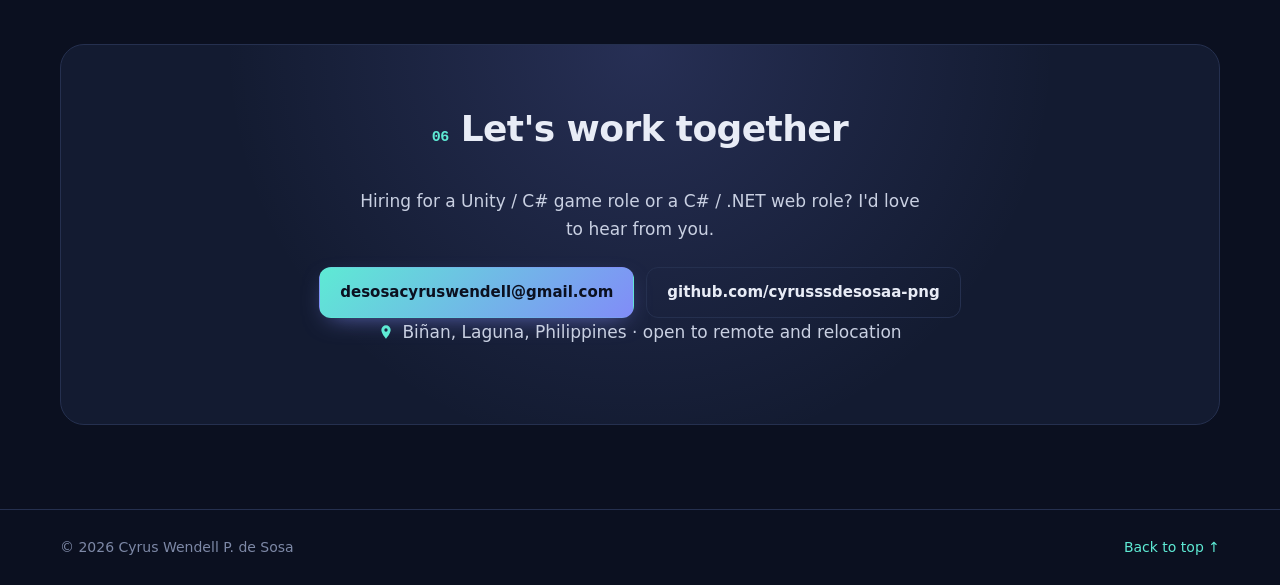
==== commit 7d7b0349: "AURA demo videos and stills, Project-P title screen, Beyond the code photo strip" ====
--- a/index.html
+++ b/index.html
@@ -84,6 +84,14 @@
           <li><b>Based in</b><span>Biñan, Laguna, PH</span></li>
           <li><b>Open to</b><span>Remote · relocation</span></li>
         </ul>
+        <div class="me">
+          <h3>Beyond the code</h3>
+          <div class="me-strip">
+            <button data-i="0" aria-label="Open photo 1 of Cyrus de Sosa"><img src="assets/img/me/thumb-1.webp" alt="Cyrus de Sosa" loading="lazy" decoding="async" width="600" height="600"></button>
+            <button data-i="1" aria-label="Open photo 2 of Cyrus de Sosa"><img src="assets/img/me/thumb-2.webp" alt="Cyrus de Sosa" loading="lazy" decoding="async" width="600" height="600"></button>
+            <button data-i="2" aria-label="Open photo 3 of Cyrus de Sosa"><img src="assets/img/me/thumb-3.webp" alt="Cyrus de Sosa" loading="lazy" decoding="async" width="600" height="450" style="object-position:72% center"></button>
+          </div>
+        </div>
       </div>
     </div>
   </section>
--- a/assets/css/style.css
+++ b/assets/css/style.css
@@ -80,6 +80,12 @@
 .facts b{font-size:12px;text-transform:uppercase;letter-spacing:1px;color:var(--dim);font-weight:600}
 .facts span{color:var(--text);font-weight:600;font-size:15px}
 
+.me{margin-top:26px}
+.me h3{margin:0 0 12px;font-size:14px;color:var(--muted);font-weight:600;text-transform:uppercase;letter-spacing:1px}
+.me-strip{display:grid;grid-template-columns:repeat(3,1fr);gap:12px;max-width:560px}
+.me-strip button{padding:0;border:1px solid var(--line);border-radius:16px;overflow:hidden;cursor:zoom-in;background:var(--card);aspect-ratio:1;transition:transform .3s var(--ease),border-color .3s}
+.me-strip button:hover{transform:translateY(-3px) rotate(-1deg);border-color:var(--a2)}
+.me-strip img{width:100%;height:100%;object-fit:cover}
 /* EXPERIENCE */
 .job{background:var(--card);border:1px solid var(--line);border-radius:var(--radius);padding:26px 28px;box-shadow:var(--shadow);position:relative;overflow:hidden}
 .job::before{content:"";position:absolute;inset:0 auto 0 0;width:3px;background:linear-gradient(var(--a1),var(--a2))}
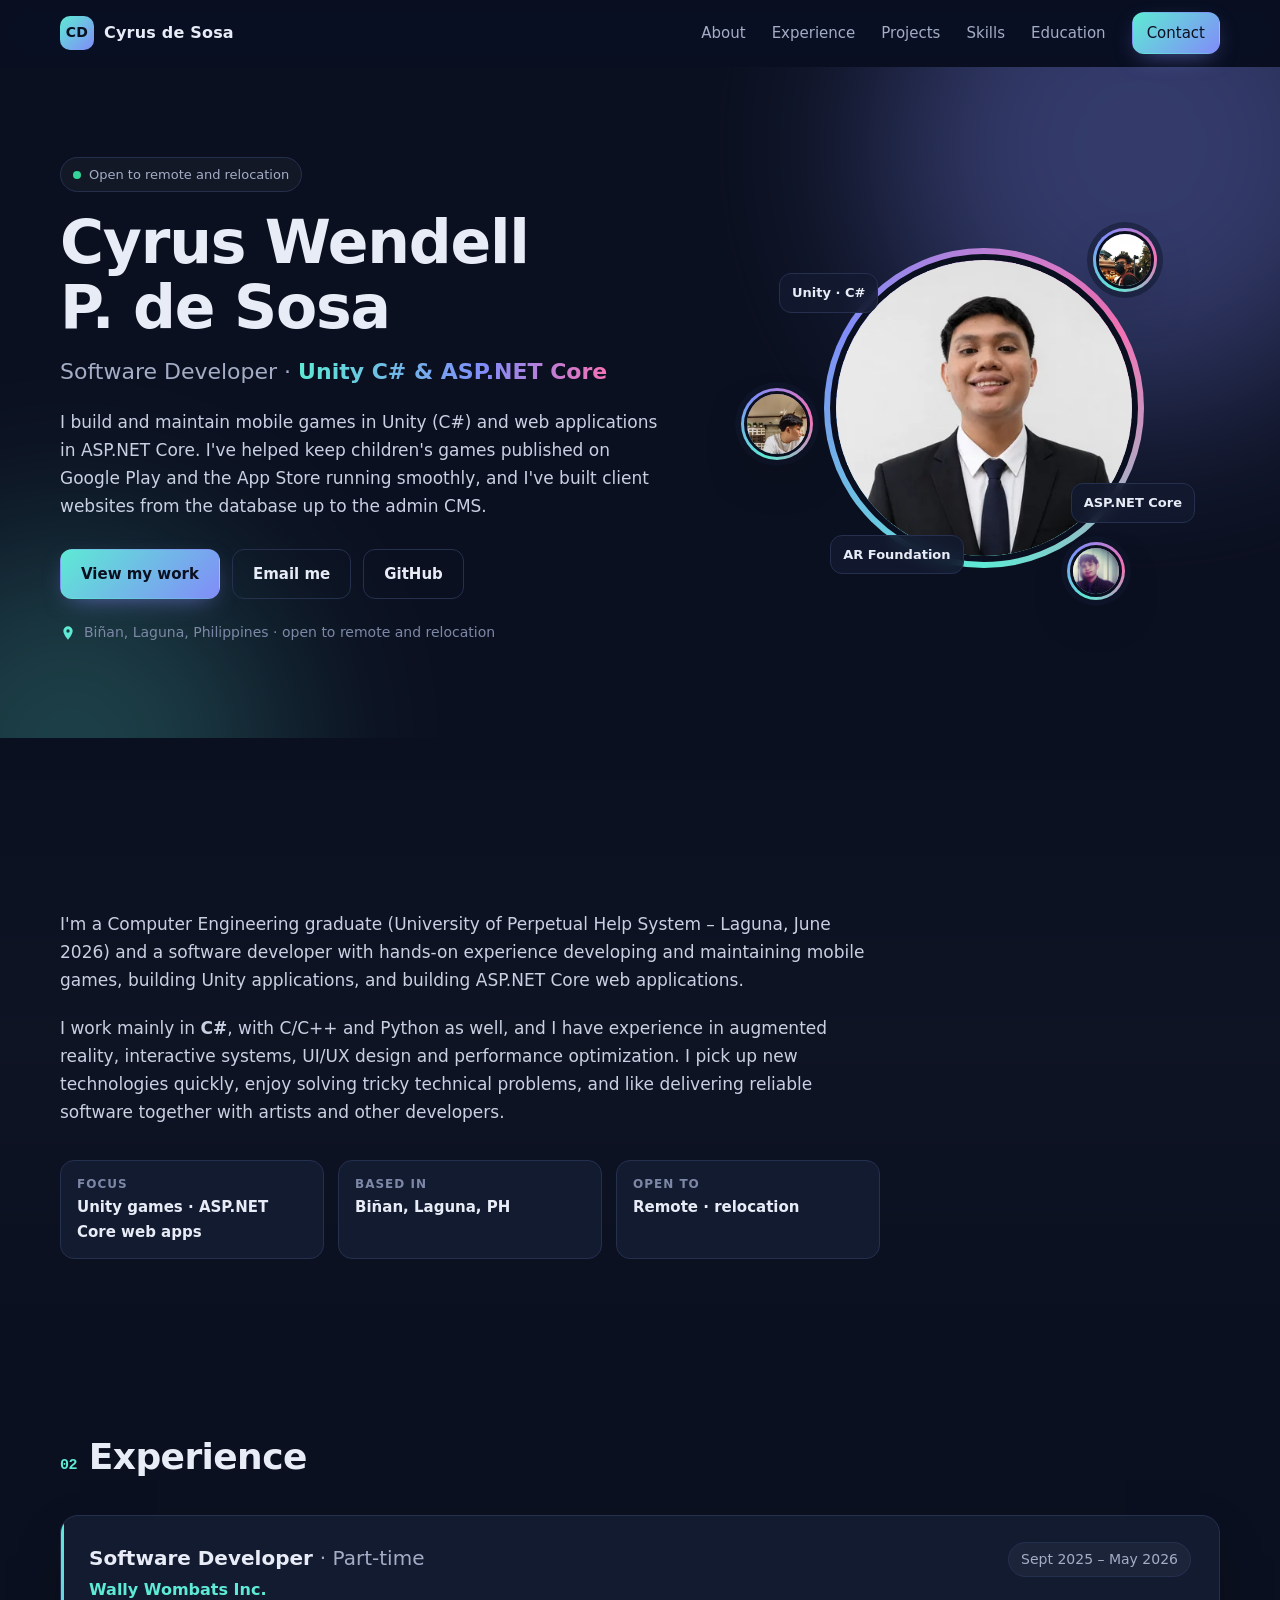
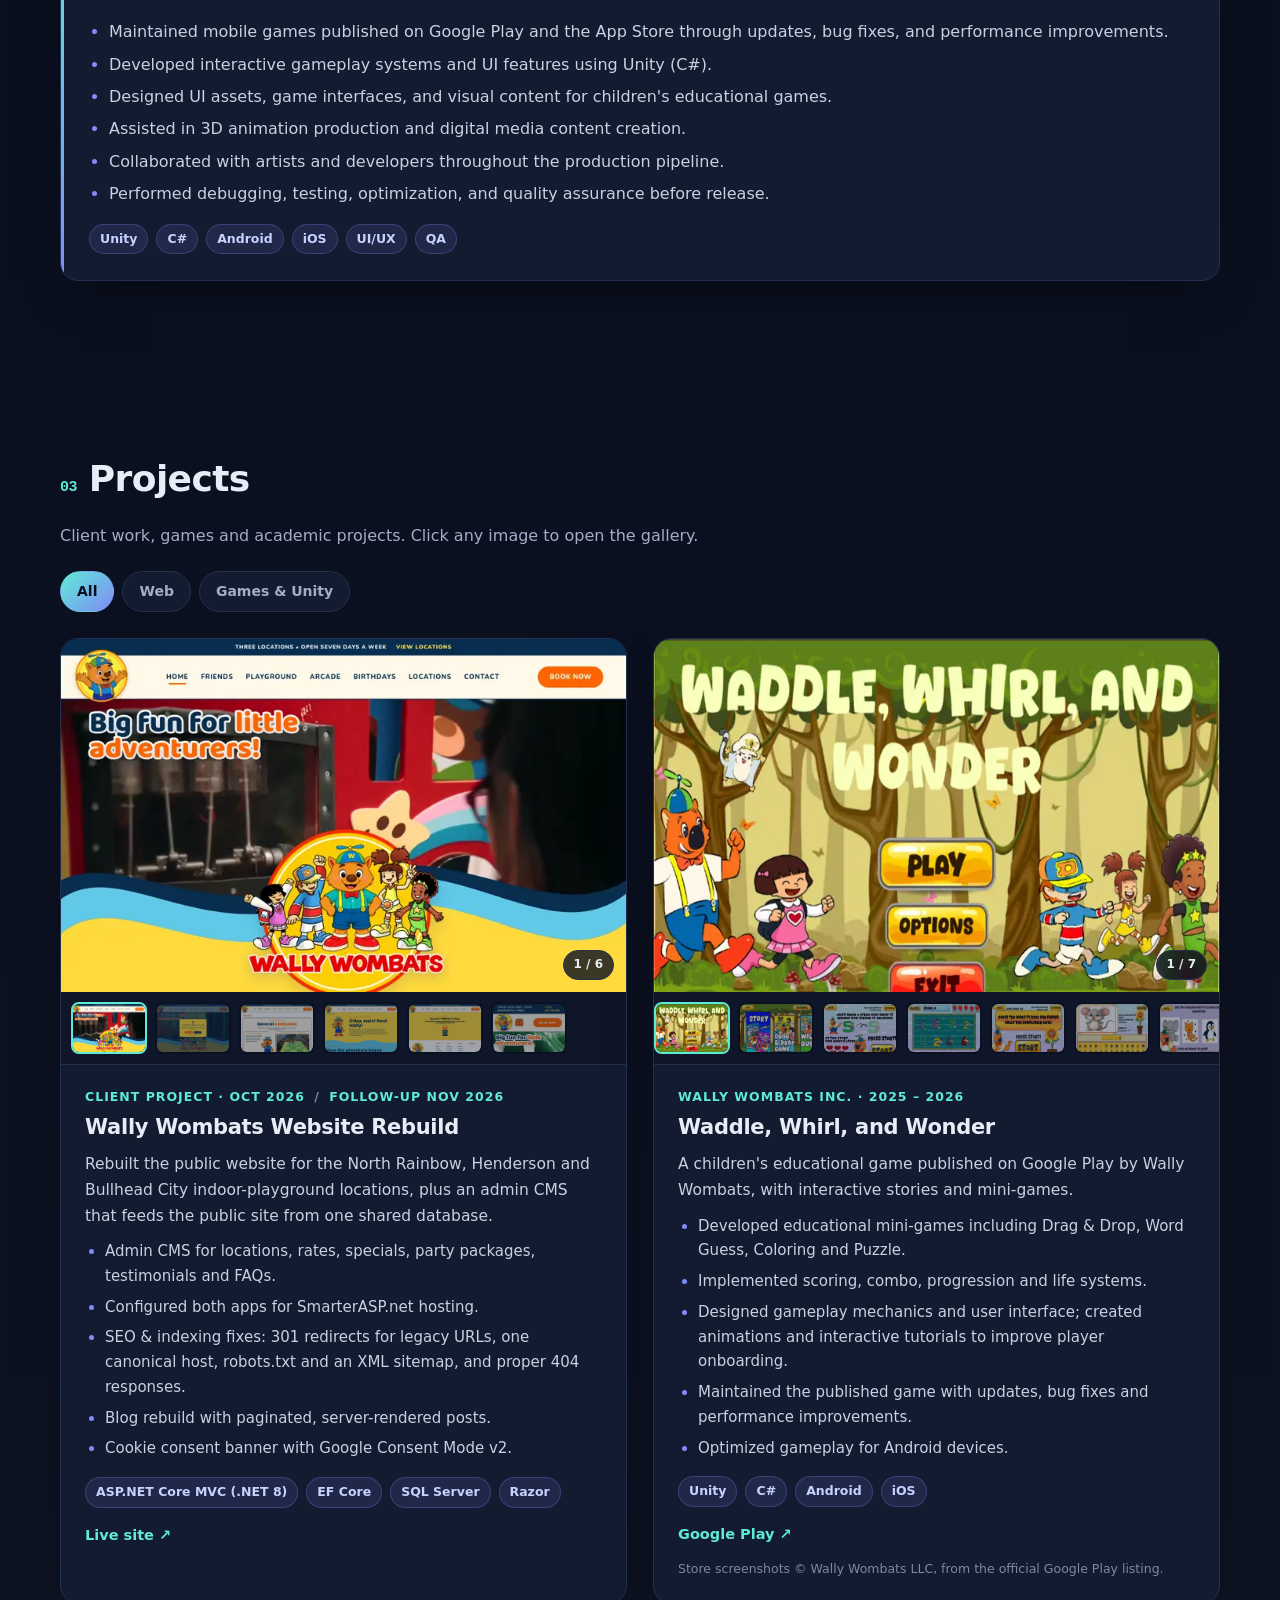
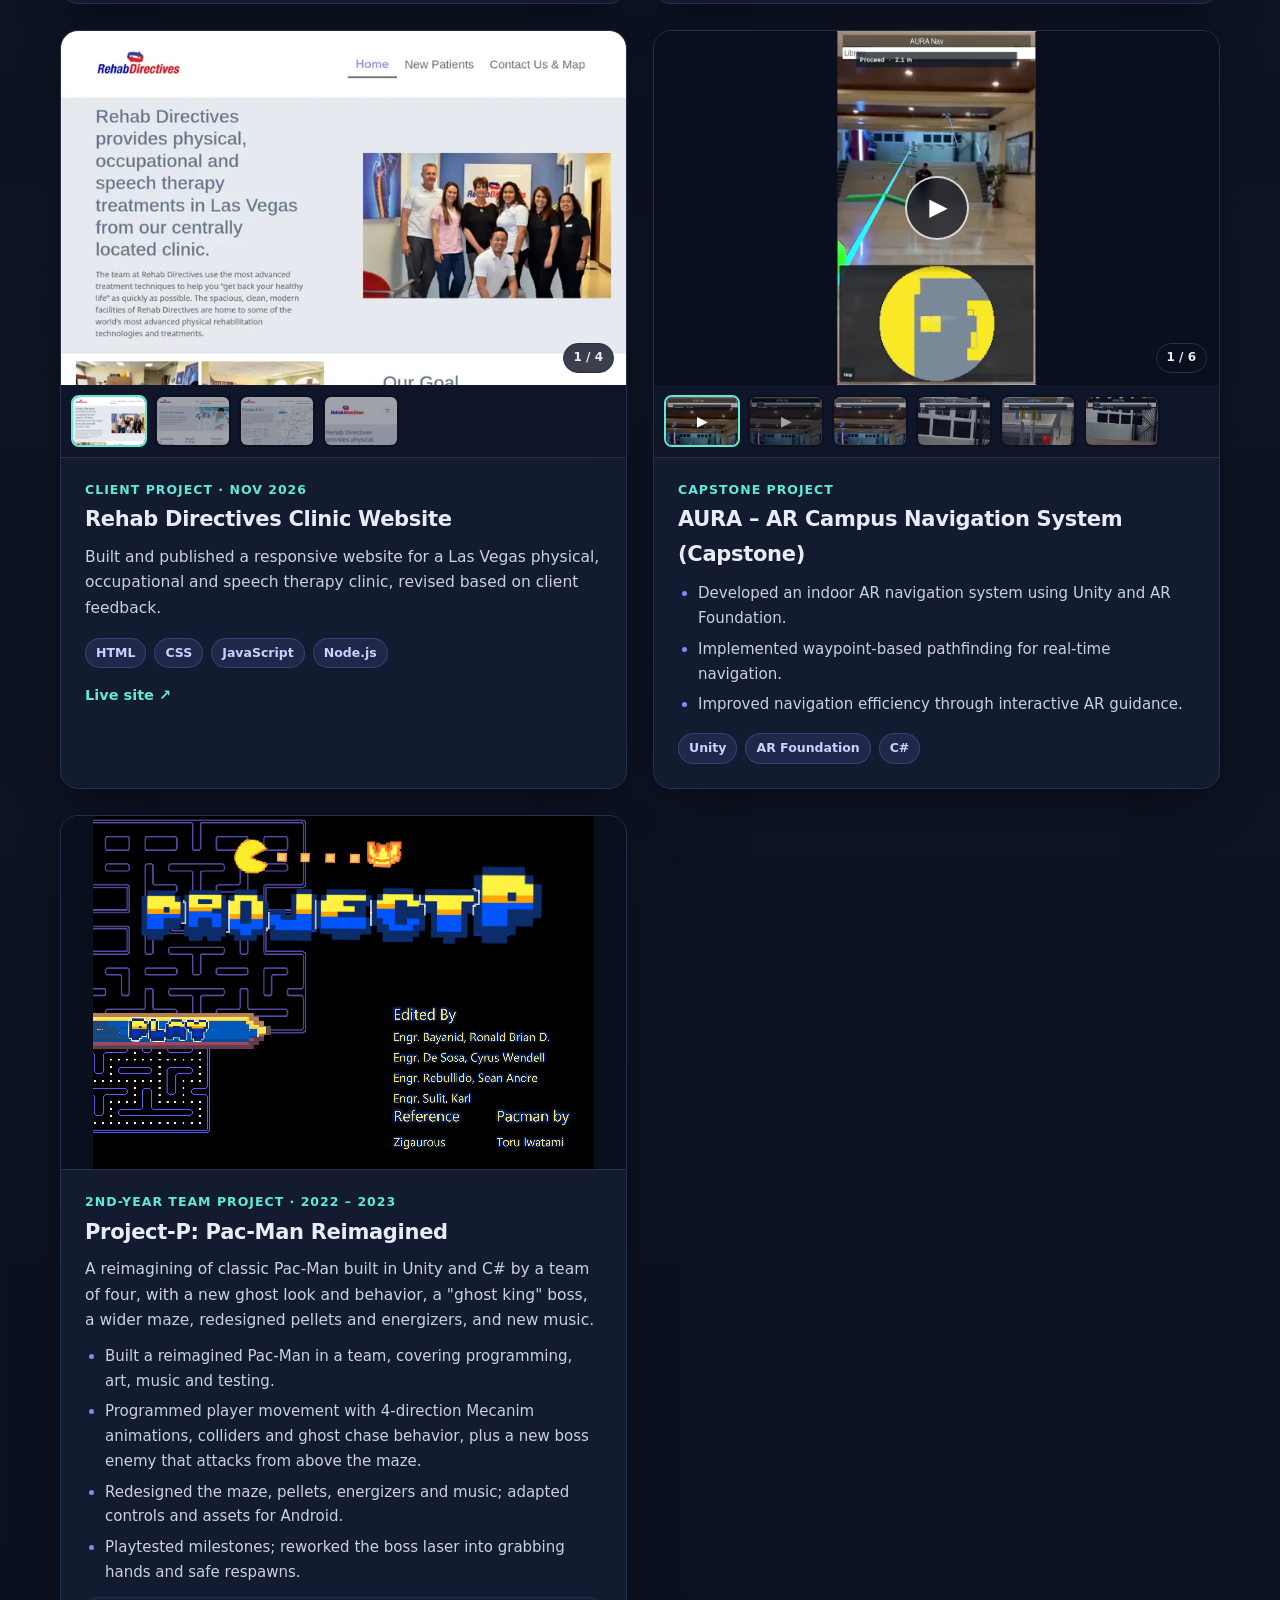
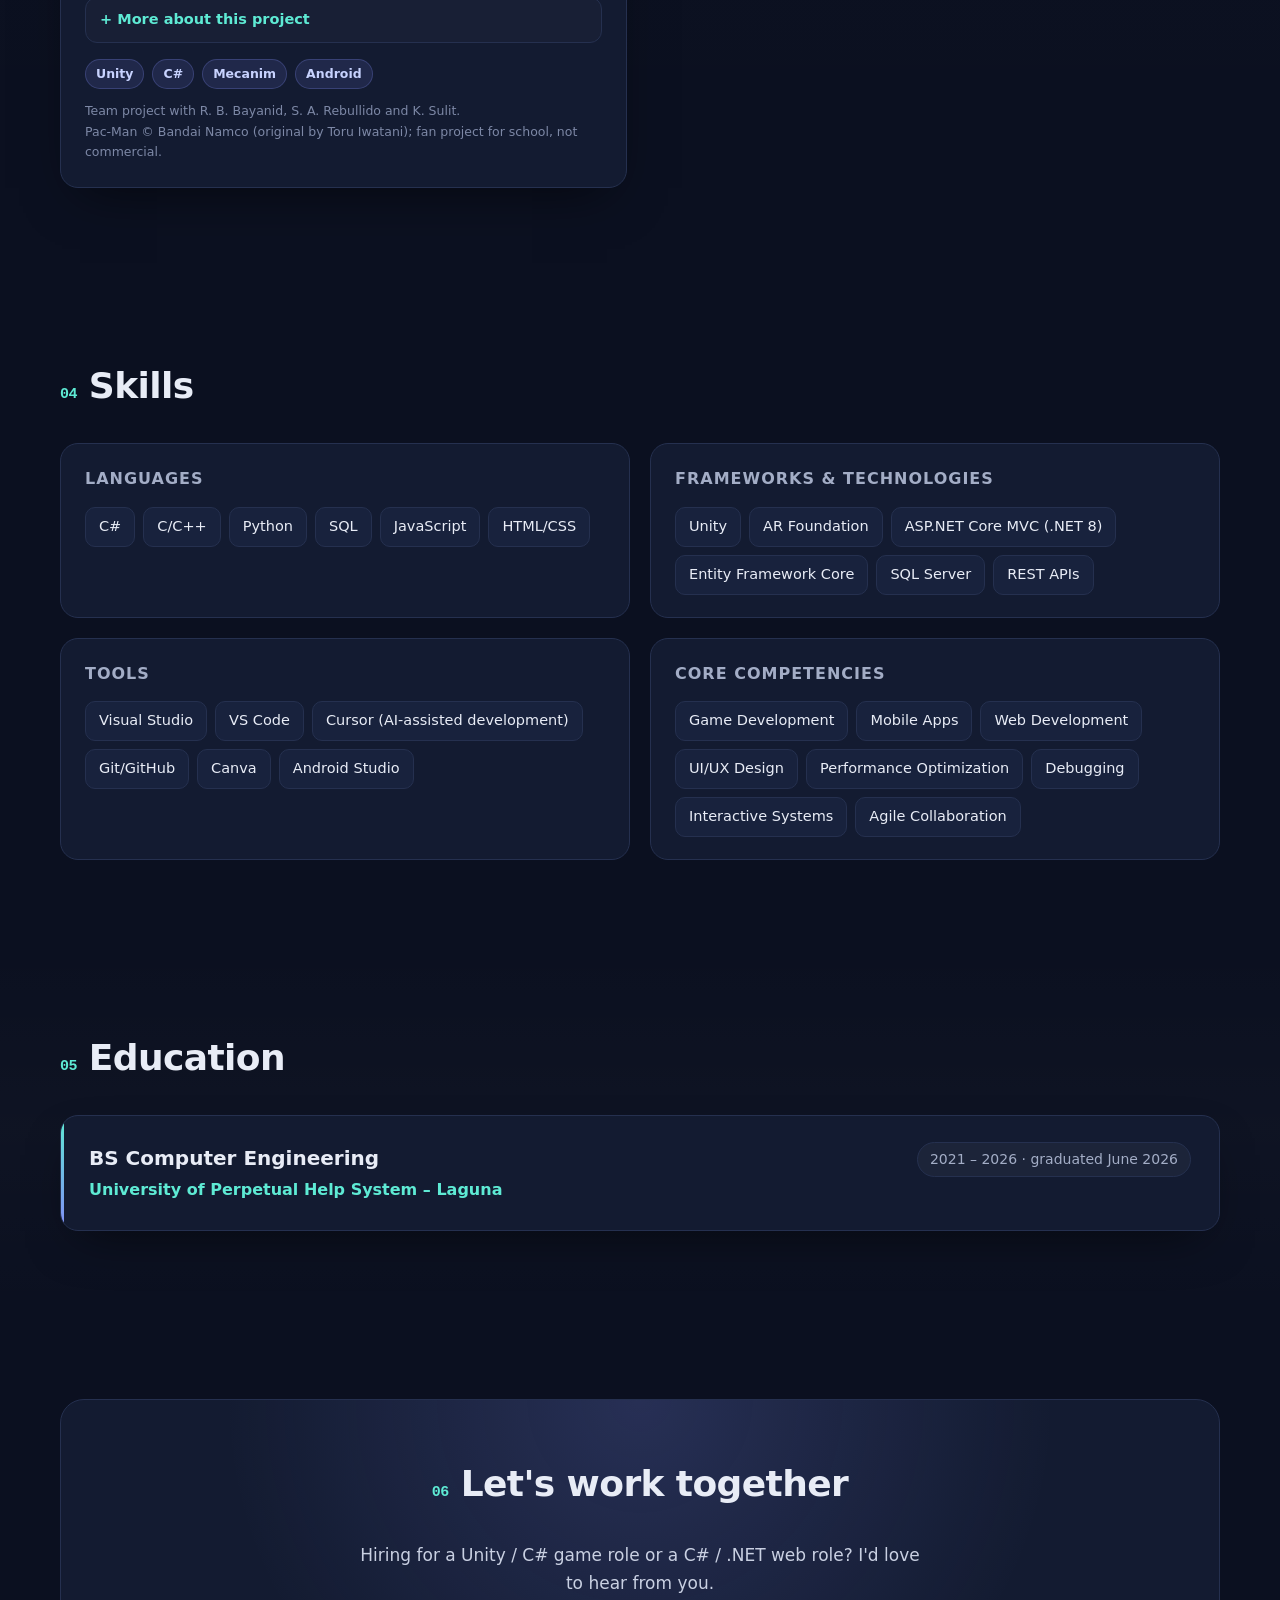
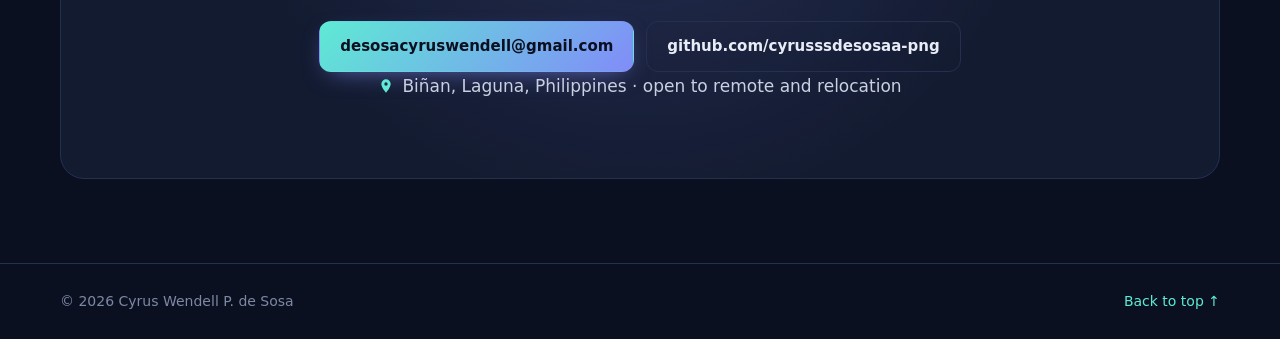
==== commit d4bd02f3: "Hero: replace About photo strip with floating photo bubbles" ====
--- a/index.html
+++ b/index.html
@@ -68,6 +68,9 @@
         <div class="chip c1">Unity · C#</div>
         <div class="chip c2">ASP.NET Core</div>
         <div class="chip c3">AR Foundation</div>
+        <div class="bubble b1"><img src="assets/img/me/bubble-1.webp" alt="Cyrus de Sosa" width="96" height="96" loading="lazy" decoding="async"></div>
+        <div class="bubble b2"><img src="assets/img/me/bubble-2.webp" alt="Cyrus de Sosa" width="96" height="96" loading="lazy" decoding="async"></div>
+        <div class="bubble b3"><img src="assets/img/me/bubble-3.webp" alt="Cyrus de Sosa" width="96" height="96" loading="lazy" decoding="async"></div>
       </div>
     </div>
   </section>
@@ -84,14 +87,6 @@
           <li><b>Based in</b><span>Biñan, Laguna, PH</span></li>
           <li><b>Open to</b><span>Remote · relocation</span></li>
         </ul>
-        <div class="me">
-          <h3>Beyond the code</h3>
-          <div class="me-strip">
-            <button data-i="0" aria-label="Open photo 1 of Cyrus de Sosa"><img src="assets/img/me/thumb-1.webp" alt="Cyrus de Sosa" loading="lazy" decoding="async" width="600" height="600"></button>
-            <button data-i="1" aria-label="Open photo 2 of Cyrus de Sosa"><img src="assets/img/me/thumb-2.webp" alt="Cyrus de Sosa" loading="lazy" decoding="async" width="600" height="600"></button>
-            <button data-i="2" aria-label="Open photo 3 of Cyrus de Sosa"><img src="assets/img/me/thumb-3.webp" alt="Cyrus de Sosa" loading="lazy" decoding="async" width="600" height="450" style="object-position:72% center"></button>
-          </div>
-        </div>
       </div>
     </div>
   </section>
--- a/assets/css/style.css
+++ b/assets/css/style.css
@@ -65,6 +65,11 @@
 .chip{position:absolute;font-size:13px;font-weight:600;padding:8px 12px;border-radius:12px;background:rgba(19,27,49,.85);border:1px solid var(--line);backdrop-filter:blur(8px);box-shadow:var(--shadow);animation:bob 5s ease-in-out infinite}
 .c1{top:8%;left:-14%}.c2{bottom:14%;right:-16%;animation-delay:-1.5s}.c3{bottom:-2%;left:2%;animation-delay:-3s}
 @keyframes bob{50%{transform:translateY(-8px)}}
+.bubble{position:absolute;width:68px;height:68px;border-radius:50%;padding:3px;background:conic-gradient(from 200deg,var(--a1),var(--a2),var(--a3),var(--a1));box-shadow:var(--shadow),0 0 0 6px rgba(19,27,49,.55);animation:bob 6s ease-in-out infinite}
+.bubble img{width:100%;height:100%;object-fit:cover;border-radius:50%;border:3px solid var(--bg)}
+.b1{top:-6%;right:-4%;width:64px;height:64px;animation-delay:-2s}
+.b2{top:44%;left:-26%;width:72px;height:72px;animation-delay:-4s}
+.b3{bottom:-10%;right:6%;width:58px;height:58px;animation-delay:-1s}
 
 /* SECTIONS */
 .sec{padding:84px 0}
@@ -80,12 +85,6 @@
 .facts b{font-size:12px;text-transform:uppercase;letter-spacing:1px;color:var(--dim);font-weight:600}
 .facts span{color:var(--text);font-weight:600;font-size:15px}
 
-.me{margin-top:26px}
-.me h3{margin:0 0 12px;font-size:14px;color:var(--muted);font-weight:600;text-transform:uppercase;letter-spacing:1px}
-.me-strip{display:grid;grid-template-columns:repeat(3,1fr);gap:12px;max-width:560px}
-.me-strip button{padding:0;border:1px solid var(--line);border-radius:16px;overflow:hidden;cursor:zoom-in;background:var(--card);aspect-ratio:1;transition:transform .3s var(--ease),border-color .3s}
-.me-strip button:hover{transform:translateY(-3px) rotate(-1deg);border-color:var(--a2)}
-.me-strip img{width:100%;height:100%;object-fit:cover}
 /* EXPERIENCE */
 .job{background:var(--card);border:1px solid var(--line);border-radius:var(--radius);padding:26px 28px;box-shadow:var(--shadow);position:relative;overflow:hidden}
 .job::before{content:"";position:absolute;inset:0 auto 0 0;width:3px;background:linear-gradient(var(--a1),var(--a2))}
@@ -195,6 +194,9 @@
   .hero-photo{order:-1}
   .ring{width:min(220px,60vw)}
   .c1{left:-30%}.c2{right:-34%}
+  .bubble{width:44px!important;height:44px!important;padding:2px}
+  .bubble img{border-width:2px}
+  .b1{top:-4%;right:-14%}.b2{top:40%;left:-30%}.b3{bottom:-8%;right:-2%}
   .grid,.skills{grid-template-columns:1fr}
 }
 @media (max-width:760px){
